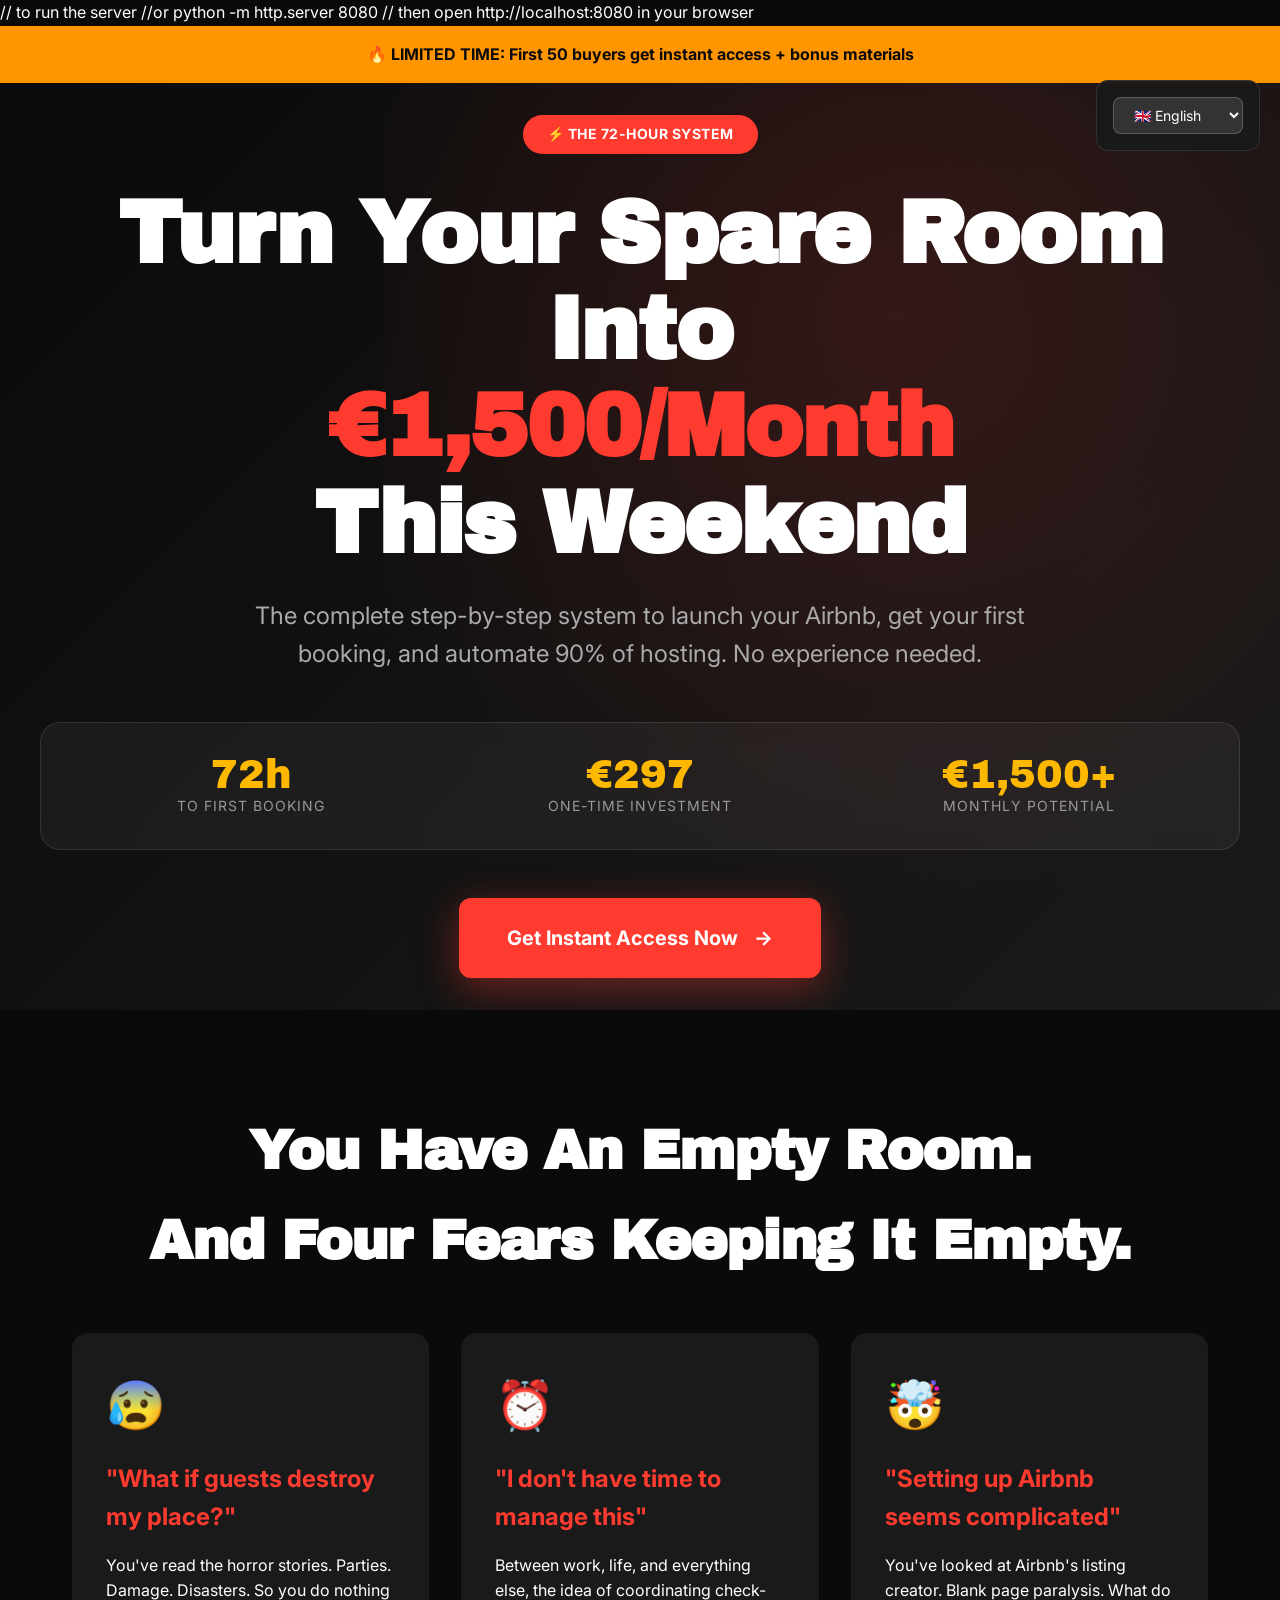
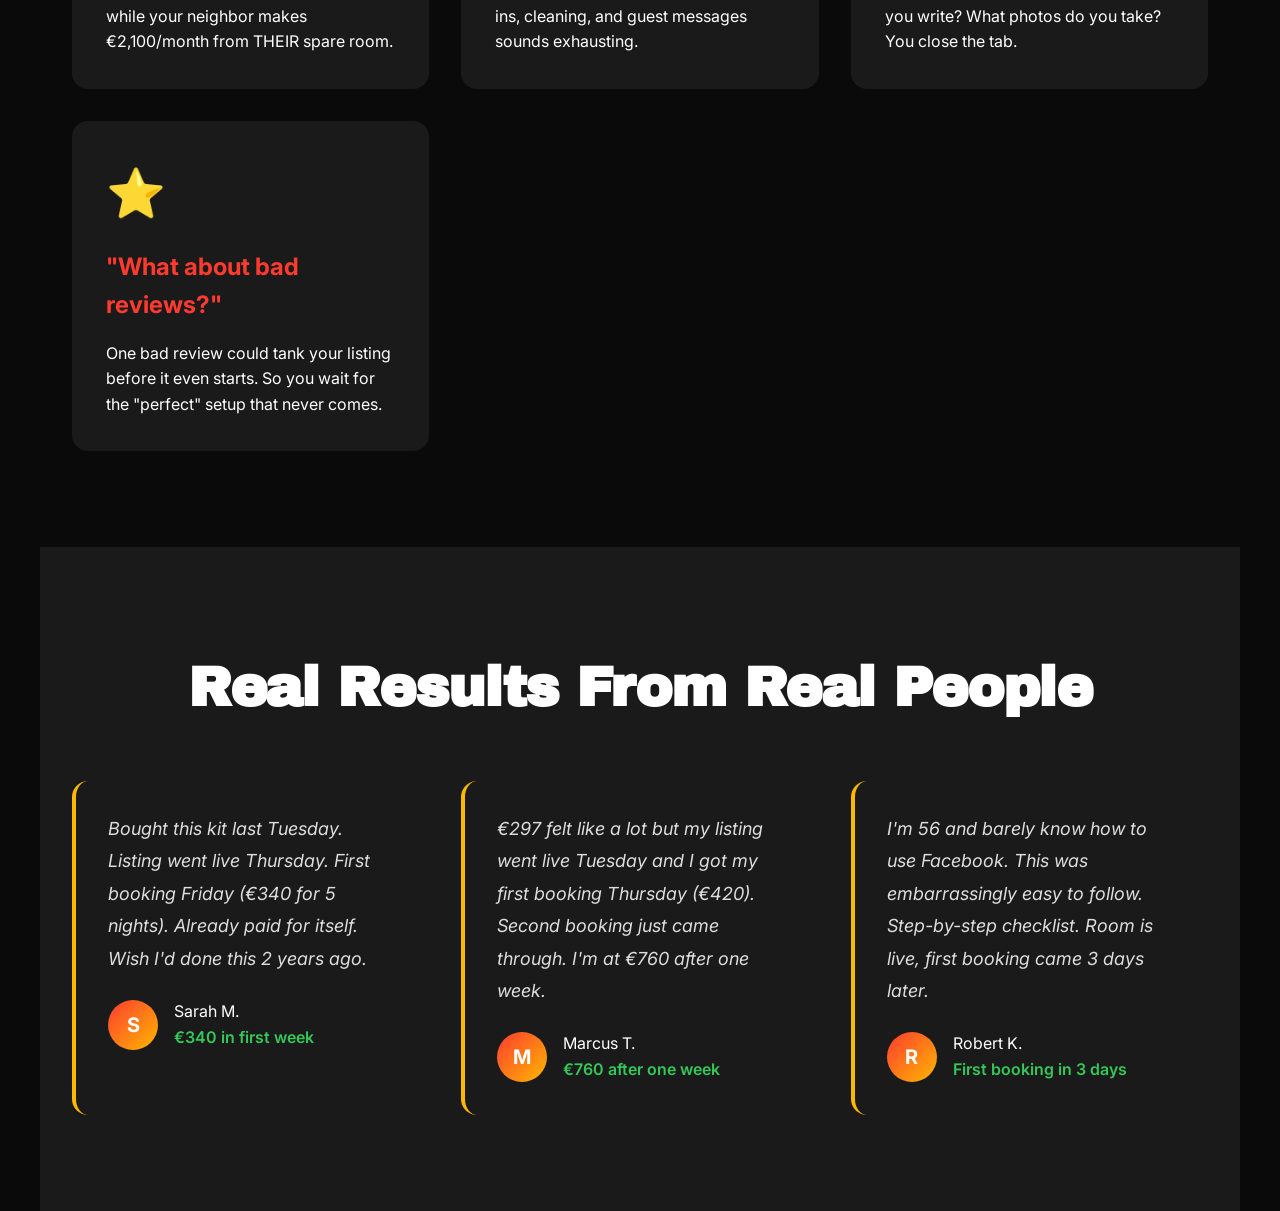
==== index.html @ d961570b "fresh start" ====
// to run the server 
//or python -m http.server 8080
// then open http://localhost:8080 in your browser

<!DOCTYPE html> 
<html lang="en">
<head>
    <meta charset="UTF-8">
    <meta name="viewport" content="width=device-width, initial-scale=1.0">
    
    <!-- Dynamic Title & Meta based on language -->
    <title id="page-title">Turn Your Spare Room Into €1,500/Month in 72 Hours | Airbnb Activation System</title>
    <meta name="description" id="page-description" content="Complete step-by-step Airbnb hosting system. From empty room to first booking in 72 hours. Templates, checklists, automation. No experience needed. 30-day guarantee.">
    <meta name="keywords" content="airbnb hosting, passive income, spare room income, airbnb guide, hosting automation, extra income, side hustle, airbnb templates, hosting system">
    
    <!-- Open Graph / Facebook -->
    <meta property="og:type" content="website">
    <meta property="og:url" content="https://airbnb-activation.com/">
    <meta property="og:title" id="og-title" content="Turn Your Spare Room Into €1,500/Month in 72 Hours">
    <meta property="og:description" id="og-description" content="Complete Airbnb hosting system. Get your first booking in 72 hours.">
    <meta property="og:image" content="https://airbnb-activation.com/og-image.jpg">
    
    <!-- Twitter -->
    <meta property="twitter:card" content="summary_large_image">
    <meta property="twitter:url" content="https://airbnb-activation.com/">
    <meta property="twitter:title" id="twitter-title" content="Turn Your Spare Room Into €1,500/Month in 72 Hours">
    <meta property="twitter:description" id="twitter-description" content="Complete Airbnb hosting system. Get your first booking in 72 hours.">
    <meta property="twitter:image" content="https://airbnb-activation.com/twitter-image.jpg">
    
    <!-- Canonical & Alternate Languages -->
    <link rel="canonical" href="https://airbnb-activation.com/" id="canonical-link">
    <link rel="alternate" hreflang="en" href="https://airbnb-activation.com/en">
    <link rel="alternate" hreflang="ar" href="https://airbnb-activation.com/ar">
    <link rel="alternate" hreflang="ar-MA" href="https://airbnb-activation.com/ma">
    <link rel="alternate" hreflang="fr" href="https://airbnb-activation.com/fr">
    <link rel="alternate" hreflang="de" href="https://airbnb-activation.com/de">
    <link rel="alternate" hreflang="es" href="https://airbnb-activation.com/es">
    <link rel="alternate" hreflang="x-default" href="https://airbnb-activation.com/">
    
    <!-- Schema.org Markup for Rich Snippets -->
    <script type="application/ld+json">
    {
      "@context": "https://schema.org",
      "@type": "Product",
      "name": "72-Hour Airbnb Activation System",
      "description": "Complete Airbnb hosting system with templates, checklists, and automation guides",
      "image": "https://airbnb-activation.com/product-image.jpg",
      "brand": {
        "@type": "Brand",
        "name": "Airbnb Activation System"
      },
      "offers": {
        "@type": "Offer",
        "url": "https://airbnb-activation.com",
        "priceCurrency": "EUR",
        "price": "297",
        "priceValidUntil": "2025-12-31",
        "availability": "https://schema.org/InStock",
        "itemCondition": "https://schema.org/NewCondition"
      },
      "aggregateRating": {
        "@type": "AggregateRating",
        "ratingValue": "4.9",
        "reviewCount": "247"
      },
      "review": [
        {
          "@type": "Review",
          "author": {"@type": "Person", "name": "Sarah M."},
          "reviewRating": {"@type": "Rating", "ratingValue": "5"},
          "reviewBody": "Got my first booking in 3 days. Made €340. The templates saved me so much time."
        },
        {
          "@type": "Review",
          "author": {"@type": "Person", "name": "Marcus T."},
          "reviewRating": {"@type": "Rating", "ratingValue": "5"},
          "reviewBody": "€1,847 in first month. Wish I'd done this 2 years ago."
        }
      ]
    }
    </script>
    
    <!-- FAQ Schema -->
    <script type="application/ld+json">
    {
      "@context": "https://schema.org",
      "@type": "FAQPage",
      "mainEntity": [
        {
          "@type": "Question",
          "name": "How fast will I get my first Airbnb booking?",
          "acceptedAnswer": {
            "@type": "Answer",
            "text": "Most new hosts get their first booking within 1-7 days of publishing their listing. The system shows you how to optimize for fast bookings with pricing strategy and Instant Book settings."
          }
        },
        {
          "@type": "Question",
          "name": "Can I really make €1,500-3,000 per month from Airbnb?",
          "acceptedAnswer": {
            "@type": "Answer",
            "text": "Yes, if you're in a decent location. A private room at €50/night × 20 nights = €1,000/month. An entire 1BR at €80/night × 20 nights = €1,600/month. Check your city's Airbnb listings to see real prices."
          }
        },
        {
          "@type": "Question",
          "name": "What if I rent my place - can I still do Airbnb?",
          "acceptedAnswer": {
            "@type": "Answer",
            "text": "Yes! The kit includes a script for asking your landlord for permission. Many landlords will say yes, especially if you offer to split revenue."
          }
        }
      ]
    }
    </script>
    
    <link rel="preconnect" href="https://fonts.googleapis.com">
    <link rel="preconnect" href="https://fonts.gstatic.com" crossorigin>
    <link href="https://fonts.googleapis.com/css2?family=Archivo+Black&family=Inter:wght@400;500;600;700&family=Tajawal:wght@400;700&display=swap" rel="stylesheet">
    
    <style>
        :root {
            --primary: #FF3B30;
            --primary-dark: #D32F2F;
            --secondary: #FFB800;
            --dark: #0A0A0A;
            --dark-gray: #1A1A1A;
            --medium-gray: #333333;
            --light-gray: #666666;
            --white: #FFFFFF;
            --success: #34C759;
            --urgent: #FF9500;
        }
        
        * {
            margin: 0;
            padding: 0;
            box-sizing: border-box;
        }
        
        body {
            font-family: 'Inter', -apple-system, BlinkMacSystemFont, sans-serif;
            background: var(--dark);
            color: var(--white);
            line-height: 1.6;
            overflow-x: hidden;
        }
        
        /* RTL Support for Arabic */
        body[dir="rtl"] {
            font-family: 'Tajawal', 'Inter', sans-serif;
        }
        
        /* Language Switcher */
        .lang-switcher {
            position: fixed;
            top: 80px;
            right: 20px;
            z-index: 200;
            background: rgba(26,26,26,0.95);
            backdrop-filter: blur(10px);
            border-radius: 12px;
            padding: 1rem;
            border: 1px solid rgba(255,255,255,0.1);
        }
        
        body[dir="rtl"] .lang-switcher {
            right: auto;
            left: 20px;
        }
        
        .lang-switcher select {
            background: var(--medium-gray);
            color: var(--white);
            border: 1px solid rgba(255,255,255,0.2);
            padding: 0.5rem 1rem;
            border-radius: 8px;
            font-size: 0.875rem;
            cursor: pointer;
            font-family: inherit;
        }
        
        .hero {
            position: relative;
            min-height: 100vh;
            display: flex;
            align-items: center;
            justify-content: center;
            background: linear-gradient(135deg, #0A0A0A 0%, #1A1A1A 100%);
            overflow: hidden;
            padding: 2rem;
        }
        
        .hero::before {
            content: '';
            position: absolute;
            top: -50%;
            right: -10%;
            width: 80%;
            height: 150%;
            background: radial-gradient(circle, rgba(255,59,48,0.15) 0%, transparent 70%);
            animation: pulse 8s ease-in-out infinite;
        }
        
        body[dir="rtl"] .hero::before {
            right: auto;
            left: -10%;
        }
        
        @keyframes pulse {
            0%, 100% { transform: scale(1); opacity: 0.3; }
            50% { transform: scale(1.1); opacity: 0.5; }
        }
        
        .hero-content {
            position: relative;
            z-index: 2;
            max-width: 1200px;
            text-align: center;
        }
        
        .kicker {
            display: inline-block;
            background: var(--primary);
            color: var(--white);
            padding: 0.5rem 1.5rem;
            border-radius: 50px;
            font-size: 0.875rem;
            font-weight: 700;
            letter-spacing: 0.5px;
            text-transform: uppercase;
            margin-bottom: 2rem;
            animation: slideDown 0.6s ease-out;
        }
        
        @keyframes slideDown {
            from { opacity: 0; transform: translateY(-20px); }
            to { opacity: 1; transform: translateY(0); }
        }
        
        h1 {
            font-family: 'Archivo Black', sans-serif;
            font-size: clamp(2.5rem, 8vw, 5.5rem);
            line-height: 1.1;
            margin-bottom: 1.5rem;
            animation: slideUp 0.8s ease-out 0.2s both;
            letter-spacing: -0.02em;
        }
        
        body[dir="rtl"] h1 {
            font-family: 'Tajawal', sans-serif;
            font-weight: 700;
        }
        
        @keyframes slideUp {
            from { opacity: 0; transform: translateY(30px); }
            to { opacity: 1; transform: translateY(0); }
        }
        
        .highlight {
            color: var(--primary);
            position: relative;
            white-space: nowrap;
        }
        
        .hero-subtitle {
            font-size: clamp(1.125rem, 3vw, 1.5rem);
            color: #AAAAAA;
            margin-bottom: 3rem;
            max-width: 800px;
            margin-left: auto;
            margin-right: auto;
            animation: slideUp 0.8s ease-out 0.4s both;
        }
        
        .stats-bar {
            display: grid;
            grid-template-columns: repeat(auto-fit, minmax(200px, 1fr));
            gap: 2rem;
            margin: 3rem 0;
            padding: 2rem;
            background: rgba(255,255,255,0.05);
            border-radius: 20px;
            backdrop-filter: blur(10px);
            border: 1px solid rgba(255,255,255,0.1);
            animation: slideUp 0.8s ease-out 0.6s both;
        }
        
        .stat {
            text-align: center;
        }
        
        .stat-number {
            font-family: 'Archivo Black', sans-serif;
            font-size: 2.5rem;
            color: var(--secondary);
            display: block;
            line-height: 1;
        }
        
        body[dir="rtl"] .stat-number {
            font-family: 'Tajawal', sans-serif;
            font-weight: 700;
        }
        
        .stat-label {
            font-size: 0.875rem;
            color: #999;
            margin-top: 0.5rem;
            text-transform: uppercase;
            letter-spacing: 1px;
        }
        
        .cta-primary {
            display: inline-flex;
            align-items: center;
            gap: 1rem;
            background: var(--primary);
            color: var(--white);
            padding: 1.5rem 3rem;
            font-size: 1.25rem;
            font-weight: 700;
            border: none;
            border-radius: 12px;
            cursor: pointer;
            transition: all 0.3s ease;
            text-decoration: none;
            position: relative;
            overflow: hidden;
            animation: slideUp 0.8s ease-out 0.8s both;
            box-shadow: 0 10px 40px rgba(255,59,48,0.4);
        }
        
        .cta-primary::before {
            content: '';
            position: absolute;
            top: 0;
            left: -100%;
            width: 100%;
            height: 100%;
            background: linear-gradient(90deg, transparent, rgba(255,255,255,0.2), transparent);
            transition: left 0.5s ease;
        }
        
        .cta-primary:hover::before {
            left: 100%;
        }
        
        .cta-primary:hover {
            transform: translateY(-2px);
            box-shadow: 0 15px 50px rgba(255,59,48,0.5);
        }
        
        .urgency-banner {
            background: var(--urgent);
            color: var(--dark);
            padding: 1rem 2rem;
            text-align: center;
            font-weight: 700;
            position: sticky;
            top: 0;
            z-index: 100;
            animation: slideDown 0.6s ease-out 1.2s both;
        }
        
        .section {
            padding: 6rem 2rem;
            max-width: 1200px;
            margin: 0 auto;
        }
        
        .section-title {
            font-family: 'Archivo Black', sans-serif;
            font-size: clamp(2rem, 5vw, 3.5rem);
            margin-bottom: 3rem;
            text-align: center;
            letter-spacing: -0.02em;
        }
        
        body[dir="rtl"] .section-title {
            font-family: 'Tajawal', sans-serif;
            font-weight: 700;
        }
        
        .problem-grid {
            display: grid;
            grid-template-columns: repeat(auto-fit, minmax(300px, 1fr));
            gap: 2rem;
            margin-top: 3rem;
        }
        
        .problem-card {
            background: var(--dark-gray);
            padding: 2rem;
            border-radius: 16px;
            border: 2px solid transparent;
            transition: all 0.3s ease;
        }
        
        .problem-card:hover {
            border-color: var(--primary);
            transform: translateY(-5px);
        }
        
        .problem-card .icon {
            font-size: 3rem;
            margin-bottom: 1rem;
        }
        
        .problem-card h3 {
            font-size: 1.5rem;
            margin-bottom: 1rem;
            color: var(--primary);
        }
        
        /* Testimonials */
        .testimonial-grid {
            display: grid;
            grid-template-columns: repeat(auto-fit, minmax(350px, 1fr));
            gap: 2rem;
            margin-top: 3rem;
        }
        
        .testimonial {
            background: var(--dark-gray);
            padding: 2rem;
            border-radius: 16px;
            border-left: 4px solid var(--secondary);
        }
        
        body[dir="rtl"] .testimonial {
            border-left: none;
            border-right: 4px solid var(--secondary);
        }
        
        .testimonial-text {
            font-size: 1.125rem;
            line-height: 1.8;
            margin-bottom: 1.5rem;
            font-style: italic;
            color: #DDD;
        }
        
        .testimonial-author {
            display: flex;
            align-items: center;
            gap: 1rem;
        }
        
        .author-avatar {
            width: 50px;
            height: 50px;
            border-radius: 50%;
            background: linear-gradient(135deg, var(--primary), var(--secondary));
            display: flex;
            align-items: center;
            justify-content: center;
            font-weight: 700;
            font-size: 1.25rem;
        }
        
        .hidden {
            display: none;
        }
        
        @media (max-width: 768px) {
            .stats-bar {
                grid-template-columns: 1fr;
                gap: 1rem;
            }
            
            .problem-grid,
            .testimonial-grid {
                grid-template-columns: 1fr;
            }
            
            .lang-switcher {
                top: 60px;
                right: 10px;
                padding: 0.5rem;
            }
        }
    </style>
</head>
<body>
    <!-- Language Switcher -->
    <div class="lang-switcher">
        <select id="language-selector" onchange="switchLanguage(this.value)">
            <option value="en">🇬🇧 English</option>
            <option value="ar">🇸🇦 العربية</option>
            <option value="ma">🇲🇦 الدارجة</option>
            <option value="fr">🇫🇷 Français</option>
            <option value="de">🇩🇪 Deutsch</option>
            <option value="es">🇪🇸 Español</option>
        </select>
    </div>

    <!-- Urgency Banner -->
    <div class="urgency-banner" id="urgency-banner">
        <span class="banner-text"></span>
    </div>

    <!-- Hero Section -->
    <section class="hero">
        <div class="hero-content">
            <div class="kicker kicker-text"></div>
            <h1 class="hero-headline"></h1>
            <p class="hero-subtitle subtitle-text"></p>
            
            <div class="stats-bar">
                <div class="stat">
                    <span class="stat-number">72h</span>
                    <span class="stat-label stat-label-1"></span>
                </div>
                <div class="stat">
                    <span class="stat-number">€297</span>
                    <span class="stat-label stat-label-2"></span>
                </div>
                <div class="stat">
                    <span class="stat-number">€1,500+</span>
                    <span class="stat-label stat-label-3"></span>
                </div>
            </div>
            
            <a href="#pricing" class="cta-primary">
                <span class="cta-text"></span> →
            </a>
        </div>
    </section>

    <!-- Problem Section -->
    <section class="section">
        <h2 class="section-title section-title-1"></h2>
        
        <div class="problem-grid">
            <div class="problem-card">
                <div class="icon">😰</div>
                <h3 class="problem-title-1"></h3>
                <p class="problem-desc-1"></p>
            </div>
            
            <div class="problem-card">
                <div class="icon">⏰</div>
                <h3 class="problem-title-2"></h3>
                <p class="problem-desc-2"></p>
            </div>
            
            <div class="problem-card">
                <div class="icon">🤯</div>
                <h3 class="problem-title-3"></h3>
                <p class="problem-desc-3"></p>
            </div>
            
            <div class="problem-card">
                <div class="icon">⭐</div>
                <h3 class="problem-title-4"></h3>
                <p class="problem-desc-4"></p>
            </div>
        </div>
    </section>

    <!-- Testimonials -->
    <section class="section" style="background: var(--dark-gray);">
        <h2 class="section-title testimonials-title"></h2>
        
        <div class="testimonial-grid">
            <div class="testimonial">
                <div class="testimonial-text testimonial-1"></div>
                <div class="testimonial-author">
                    <div class="author-avatar">S</div>
                    <div>
                        <div class="author-name">Sarah M.</div>
                        <div style="color: var(--success); font-weight: 600;" class="testimonial-result-1"></div>
                    </div>
                </div>
            </div>
            
            <div class="testimonial">
                <div class="testimonial-text testimonial-2"></div>
                <div class="testimonial-author">
                    <div class="author-avatar">M</div>
                    <div>
                        <div class="author-name">Marcus T.</div>
                        <div style="color: var(--success); font-weight: 600;" class="testimonial-result-2"></div>
                    </div>
                </div>
            </div>
            
            <div class="testimonial">
                <div class="testimonial-text testimonial-3"></div>
                <div class="testimonial-author">
                    <div class="author-avatar">R</div>
                    <div>
                        <div class="author-name">Robert K.</div>
                        <div style="color: var(--success); font-weight: 600;" class="testimonial-result-3"></div>
                    </div>
                </div>
            </div>
        </div>
    </section>

    <script>
        // Multilingual Content Database
        const translations = {
            en: {
                dir: 'ltr',
                pageTitle: 'Turn Your Spare Room Into €1,500/Month in 72 Hours | Airbnb System',
                metaDescription: 'Complete Airbnb hosting system. From empty room to first booking in 72 hours. Templates, checklists, automation. 30-day guarantee.',
                bannerText: '🔥 LIMITED TIME: First 50 buyers get instant access + bonus materials',
                kicker: '⚡ The 72-Hour System',
                headline: 'Turn Your Spare Room Into<br><span class="highlight">€1,500/Month</span><br>This Weekend',
                subtitle: 'The complete step-by-step system to launch your Airbnb, get your first booking, and automate 90% of hosting. No experience needed.',
                statLabel1: 'To First Booking',
                statLabel2: 'One-Time Investment',
                statLabel3: 'Monthly Potential',
                ctaText: 'Get Instant Access Now',
                sectionTitle1: 'You Have An Empty Room.<br>And Four Fears Keeping It Empty.',
                problemTitle1: '"What if guests destroy my place?"',
                problemDesc1: 'You\'ve read the horror stories. Parties. Damage. Disasters. So you do nothing while your neighbor makes €2,100/month from THEIR spare room.',
                problemTitle2: '"I don\'t have time to manage this"',
                problemDesc2: 'Between work, life, and everything else, the idea of coordinating check-ins, cleaning, and guest messages sounds exhausting.',
                problemTitle3: '"Setting up Airbnb seems complicated"',
                problemDesc3: 'You\'ve looked at Airbnb\'s listing creator. Blank page paralysis. What do you write? What photos do you take? You close the tab.',
                problemTitle4: '"What about bad reviews?"',
                problemDesc4: 'One bad review could tank your listing before it even starts. So you wait for the "perfect" setup that never comes.',
                testimonialsTitle: 'Real Results From Real People',
                testimonial1: 'Bought this kit last Tuesday. Listing went live Thursday. First booking Friday (€340 for 5 nights). Already paid for itself. Wish I\'d done this 2 years ago.',
                testimonialResult1: '€340 in first week',
                testimonial2: '€297 felt like a lot but my listing went live Tuesday and I got my first booking Thursday (€420). Second booking just came through. I\'m at €760 after one week.',
                testimonialResult2: '€760 after one week',
                testimonial3: 'I\'m 56 and barely know how to use Facebook. This was embarrassingly easy to follow. Step-by-step checklist. Room is live, first booking came 3 days later.',
                testimonialResult3: 'First booking in 3 days'
            },
            ar: {
                dir: 'rtl',
                pageTitle: 'حوّل غرفتك الفارغة إلى €1,500 شهرياً في 72 ساعة | نظام Airbnb',
                metaDescription: 'نظام استضافة Airbnb الكامل. من غرفة فارغة إلى أول حجز في 72 ساعة. قوالب، قوائم مرجعية، أتمتة. ضمان 30 يوماً.',
                bannerText: '🔥 عرض محدود: أول 50 مشتري يحصلون على وصول فوري + مواد إضافية',
                kicker: '⚡ نظام الـ 72 ساعة',
                headline: 'حوّل غرفتك الفارغة إلى<br><span class="highlight">€1,500 شهرياً</span><br>هذا الأسبوع',
                subtitle: 'النظام الكامل خطوة بخطوة لإطلاق Airbnb الخاص بك، والحصول على أول حجز، وأتمتة 90٪ من الاستضافة. لا حاجة لخبرة سابقة.',
                statLabel1: 'حتى أول حجز',
                statLabel2: 'استثمار لمرة واحدة',
                statLabel3: 'إمكانية شهرية',
                ctaText: 'احصل على وصول فوري الآن',
                sectionTitle1: 'لديك غرفة فارغة.<br>وأربعة مخاوف تبقيها فارغة.',
                problemTitle1: '"ماذا لو دمر الضيوف منزلي؟"',
                problemDesc1: 'قرأت قصص الرعب. الحفلات. الأضرار. الكوارث. لذلك لا تفعل شيئاً بينما جارك يكسب €2,100 شهرياً من غرفته الاحتياطية.',
                problemTitle2: '"ليس لدي وقت لإدارة هذا"',
                problemDesc2: 'بين العمل والحياة وكل شيء آخر، فكرة تنسيق تسجيلات الوصول والتنظيف ورسائل الضيوف تبدو مرهقة.',
                problemTitle3: '"إعداد Airbnb يبدو معقداً"',
                problemDesc3: 'نظرت إلى منشئ القوائم في Airbnb. شلل الصفحة الفارغة. ماذا تكتب؟ ما الصور التي تلتقطها؟ تغلق التبويب.',
                problemTitle4: '"ماذا عن المراجعات السيئة؟"',
                problemDesc4: 'مراجعة سيئة واحدة يمكن أن تدمر قائمتك قبل أن تبدأ. لذا تنتظر الإعداد "المثالي" الذي لن يأتي أبداً.',
                testimonialsTitle: 'نتائج حقيقية من أشخاص حقيقيين',
                testimonial1: 'اشتريت هذا النظام يوم الثلاثاء الماضي. أصبح الإعلان مباشراً يوم الخميس. أول حجز يوم الجمعة (€340 لمدة 5 ليالٍ). استرد ثمنه بالفعل. أتمنى لو فعلت هذا قبل عامين.',
                testimonialResult1: '€340 في الأسبوع الأول',
                testimonial2: '€297 بدت كثيرة ولكن قائمتي أصبحت مباشرة يوم الثلاثاء وحصلت على أول حجز يوم الخميس (€420). الحجز الثاني وصل للتو. أنا عند €760 بعد أسبوع واحد.',
                testimonialResult2: '€760 بعد أسبوع واحد',
                testimonial3: 'عمري 56 وبالكاد أعرف كيفية استخدام فيسبوك. كان هذا سهلاً بشكل محرج. قائمة مرجعية خطوة بخطوة. الغرفة مباشرة، أول حجز جاء بعد 3 أيام.',
                testimonialResult3: 'أول حجز في 3 أيام'
            },
            ma: {
                dir: 'rtl',
                pageTitle: 'حول بيتك لفلوس: €1,500 كل شهر في 72 ساعة | نظام Airbnb',
                metaDescription: 'النظام الكامل ديال Airbnb. من بيت خاوي لأول حجز في 72 ساعة. قوالب، قوائم، أتمتة. ضمان 30 يوم.',
                bannerText: '🔥 عرض محدود: أول 50 واحد كيشري كيحصلو على الوصول الفوري + مواد زيادة',
                kicker: '⚡ نظام 72 ساعة',
                headline: 'حول بيتك الخاوي ل<br><span class="highlight">€1,500 كل شهر</span><br>هاد الأسبوع',
                subtitle: 'النظام الكامل خطوة بخطوة باش تلانسي Airbnb ديالك، تجيب أول حجز، و تأتمت 90٪ من الاستضافة. ماكاينش حاجة للخبرة.',
                statLabel1: 'حتى أول حجز',
                statLabel2: 'استثمار واحد',
                statLabel3: 'إمكانية شهرية',
                ctaText: 'جيب الوصول الفوري دابا',
                sectionTitle1: 'عندك بيت خاوي.<br>و أربع أشياء كيخليوه خاوي.',
                problemTitle1: '"واش الضيوف غادي يخربو ليا الدار؟"',
                problemDesc1: 'قريتي القصص المخيفة. الحفلات. الخسارة. الكوارث. فماكتدير والو وجارك كيجيب €2,100 كل شهر من بيتو الزايد.',
                problemTitle2: '"ماعنديش الوقت باش ندير هادشي"',
                problemDesc2: 'بين الخدمة والحياة وكلشي، فكرة التنسيق ديال الوصول والتنضيف والرسايل كتبان متعبة.',
                problemTitle3: '"Airbnb كيبان معقد"',
                problemDesc3: 'شفتي منشئ القوائم ديال Airbnb. شلل الصفحة الخاوية. شنو تكتب؟ شنو الصور اللي تصور؟ كتسد التبويب.',
                problemTitle4: '"واش المراجعات السيئة؟"',
                problemDesc4: 'مراجعة سيئة واحدة تقدر تخرب القائمة ديالك قبل ما تبدا. فكتبقى كتسنى الإعداد "المثالي" اللي ماغاديش يجي.',
                testimonialsTitle: 'نتائج حقيقية من ناس حقيقيين',
                testimonial1: 'شريت هاد النظام نهار الثلاثاء. الإعلان ولى مباشر نهار الخميس. أول حجز نهار الجمعة (€340 لمدة 5 ليالي). رد الثمن ديالو. كنتمنى درت هادشي قبل عامين.',
                testimonialResult1: '€340 في الأسبوع الأول',
                testimonial2: '€297 كانت كتبان بزاف ولكن القائمة ديالي ولات مباشرة نهار الثلاثاء وجبت أول حجز نهار الخميس (€420). الحجز الثاني جا دابا. أنا عند €760 بعد أسبوع واحد.',
                testimonialResult2: '€760 بعد أسبوع',
                testimonial3: 'عندي 56 عام وبالكاد كنعرف كيفاش نستعمل فيسبوك. كان هادشي سهل بزاف. قائمة خطوة بخطوة. البيت مباشر، أول حجز جا بعد 3 أيام.',
                testimonialResult3: 'أول حجز في 3 أيام'
            },
            fr: {
                dir: 'ltr',
                pageTitle: 'Transformez Votre Chambre en €1,500/Mois en 72 Heures | Système Airbnb',
                metaDescription: 'Système complet d\'hébergement Airbnb. De chambre vide à première réservation en 72 heures. Modèles, listes, automation. Garantie 30 jours.',
                bannerText: '🔥 OFFRE LIMITÉE: Les 50 premiers acheteurs obtiennent un accès instantané + matériaux bonus',
                kicker: '⚡ Le Système de 72 Heures',
                headline: 'Transformez Votre Chambre Libre en<br><span class="highlight">€1,500/Mois</span><br>Ce Weekend',
                subtitle: 'Le système complet étape par étape pour lancer votre Airbnb, obtenir votre première réservation et automatiser 90% de l\'hébergement. Aucune expérience requise.',
                statLabel1: 'Jusqu\'à Première Réservation',
                statLabel2: 'Investissement Unique',
                statLabel3: 'Potentiel Mensuel',
                ctaText: 'Obtenir L\'Accès Instantané',
                sectionTitle1: 'Vous Avez Une Chambre Vide.<br>Et Quatre Peurs Qui La Gardent Vide.',
                problemTitle1: '"Et si les invités détruisent ma maison?"',
                problemDesc1: 'Vous avez lu les histoires d\'horreur. Fêtes. Dégâts. Désastres. Alors vous ne faites rien pendant que votre voisin gagne €2,100/mois avec SA chambre libre.',
                problemTitle2: '"Je n\'ai pas le temps de gérer ça"',
                problemDesc2: 'Entre le travail, la vie et tout le reste, l\'idée de coordonner les arrivées, le ménage et les messages des invités semble épuisante.',
                problemTitle3: '"Configurer Airbnb semble compliqué"',
                problemDesc3: 'Vous avez regardé le créateur d\'annonces d\'Airbnb. Paralysie de la page blanche. Que écrire? Quelles photos prendre? Vous fermez l\'onglet.',
                problemTitle4: '"Et les mauvais avis?"',
                problemDesc4: 'Un mauvais avis pourrait couler votre annonce avant même qu\'elle ne commence. Alors vous attendez la configuration "parfaite" qui ne vient jamais.',
                testimonialsTitle: 'Résultats Réels de Vraies Personnes',
                testimonial1: 'J\'ai acheté ce kit mardi dernier. L\'annonce est passée en direct jeudi. Première réservation vendredi (€340 pour 5 nuits). Déjà rentabilisé. J\'aurais aimé faire ça il y a 2 ans.',
                testimonialResult1: '€340 la première semaine',
                testimonial2: '€297 semblait beaucoup mais mon annonce est passée en direct mardi et j\'ai eu ma première réservation jeudi (€420). Deuxième réservation vient d\'arriver. Je suis à €760 après une semaine.',
                testimonialResult2: '€760 après une semaine',
                testimonial3: 'J\'ai 56 ans et je sais à peine utiliser Facebook. C\'était embarrassant de facilité. Liste étape par étape. Chambre en ligne, première réservation 3 jours plus tard.',
                testimonialResult3: 'Première réservation en 3 jours'
            },
            de: {
                dir: 'ltr',
                pageTitle: 'Verwandeln Sie Ihr Gästezimmer in €1.500/Monat in 72 Stunden | Airbnb System',
                metaDescription: 'Komplettes Airbnb-Hosting-System. Vom leeren Zimmer zur ersten Buchung in 72 Stunden. Vorlagen, Checklisten, Automatisierung. 30 Tage Garantie.',
                bannerText: '🔥 ZEITLICH BEGRENZT: Die ersten 50 Käufer erhalten sofortigen Zugang + Bonusmaterialien',
                kicker: '⚡ Das 72-Stunden-System',
                headline: 'Verwandeln Sie Ihr Gästezimmer in<br><span class="highlight">€1.500/Monat</span><br>Dieses Wochenende',
                subtitle: 'Das komplette Schritt-für-Schritt-System, um Ihr Airbnb zu starten, Ihre erste Buchung zu erhalten und 90% des Hostings zu automatisieren. Keine Erfahrung erforderlich.',
                statLabel1: 'Bis Zur Ersten Buchung',
                statLabel2: 'Einmalige Investition',
                statLabel3: 'Monatliches Potenzial',
                ctaText: 'Sofortigen Zugang Erhalten',
                sectionTitle1: 'Sie Haben Ein Leeres Zimmer.<br>Und Vier Ängste, Die Es Leer Halten.',
                problemTitle1: '"Was ist, wenn Gäste mein Haus zerstören?"',
                problemDesc1: 'Sie haben die Horrorgeschichten gelesen. Partys. Schäden. Katastrophen. Also tun Sie nichts, während Ihr Nachbar €2.100/Monat mit SEINEM Gästezimmer verdient.',
                problemTitle2: '"Ich habe keine Zeit, das zu verwalten"',
                problemDesc2: 'Zwischen Arbeit, Leben und allem anderen klingt die Idee, Check-ins, Reinigung und Gästenachrichten zu koordinieren, erschöpfend.',
                problemTitle3: '"Airbnb einrichten scheint kompliziert"',
                problemDesc3: 'Sie haben sich den Airbnb-Inseratersteller angesehen. Lähmung der leeren Seite. Was schreiben? Welche Fotos machen? Sie schließen den Tab.',
                problemTitle4: '"Was ist mit schlechten Bewertungen?"',
                problemDesc4: 'Eine schlechte Bewertung könnte Ihr Inserat versenken, bevor es überhaupt beginnt. Also warten Sie auf das "perfekte" Setup, das nie kommt.',
                testimonialsTitle: 'Echte Ergebnisse Von Echten Menschen',
                testimonial1: 'Habe dieses Kit letzten Dienstag gekauft. Inserat ging Donnerstag live. Erste Buchung Freitag (€340 für 5 Nächte). Hat sich bereits amortisiert. Wünschte, ich hätte das vor 2 Jahren gemacht.',
                testimonialResult1: '€340 in erster Woche',
                testimonial2: '€297 fühlten sich viel an, aber mein Inserat ging Dienstag live und ich bekam meine erste Buchung Donnerstag (€420). Zweite Buchung kam gerade rein. Ich bin bei €760 nach einer Woche.',
                testimonialResult2: '€760 nach einer Woche',
                testimonial3: 'Ich bin 56 und weiß kaum, wie man Facebook benutzt. Das war peinlich einfach. Schritt-für-Schritt-Checkliste. Zimmer ist live, erste Buchung kam 3 Tage später.',
                testimonialResult3: 'Erste Buchung in 3 Tagen'
            },
            es: {
                dir: 'ltr',
                pageTitle: 'Convierte Tu Habitación Libre en €1.500/Mes en 72 Horas | Sistema Airbnb',
                metaDescription: 'Sistema completo de alojamiento Airbnb. De habitación vacía a primera reserva en 72 horas. Plantillas, listas, automatización. Garantía de 30 días.',
                bannerText: '🔥 OFERTA LIMITADA: Los primeros 50 compradores obtienen acceso instantáneo + materiales extra',
                kicker: '⚡ El Sistema de 72 Horas',
                headline: 'Convierte Tu Habitación Libre en<br><span class="highlight">€1.500/Mes</span><br>Este Fin de Semana',
                subtitle: 'El sistema completo paso a paso para lanzar tu Airbnb, obtener tu primera reserva y automatizar el 90% del alojamiento. No se requiere experiencia.',
                statLabel1: 'Hasta Primera Reserva',
                statLabel2: 'Inversión Única',
                statLabel3: 'Potencial Mensual',
                ctaText: 'Obtener Acceso Instantáneo',
                sectionTitle1: 'Tienes Una Habitación Vacía.<br>Y Cuatro Miedos Que La Mantienen Vacía.',
                problemTitle1: '"¿Y si los huéspedes destruyen mi casa?"',
                problemDesc1: 'Has leído las historias de terror. Fiestas. Daños. Desastres. Así que no haces nada mientras tu vecino gana €2.100/mes con SU habitación libre.',
                problemTitle2: '"No tengo tiempo para gestionar esto"',
                problemDesc2: 'Entre el trabajo, la vida y todo lo demás, la idea de coordinar registros, limpieza y mensajes de huéspedes suena agotadora.',
                problemTitle3: '"Configurar Airbnb parece complicado"',
                problemDesc3: 'Has mirado el creador de anuncios de Airbnb. Parálisis de página en blanco. ¿Qué escribir? ¿Qué fotos tomar? Cierras la pestaña.',
                problemTitle4: '"¿Qué pasa con las malas reseñas?"',
                problemDesc4: 'Una mala reseña podría hundir tu anuncio antes de que comience. Así que esperas la configuración "perfecta" que nunca llega.',
                testimonialsTitle: 'Resultados Reales de Personas Reales',
                testimonial1: 'Compré este kit el martes pasado. El anuncio se publicó el jueves. Primera reserva el viernes (€340 por 5 noches). Ya se pagó solo. Ojalá hubiera hecho esto hace 2 años.',
                testimonialResult1: '€340 en primera semana',
                testimonial2: '€297 parecía mucho pero mi anuncio se publicó el martes y obtuve mi primera reserva el jueves (€420). La segunda reserva acaba de llegar. Estoy en €760 después de una semana.',
                testimonialResult2: '€760 después de una semana',
                testimonial3: 'Tengo 56 años y apenas sé usar Facebook. Esto fue vergonzosamente fácil. Lista paso a paso. Habitación publicada, primera reserva 3 días después.',
                testimonialResult3: 'Primera reserva en 3 días'
            }
        };

        // Detect user language from browser
        function detectLanguage() {
            const browserLang = navigator.language || navigator.userLanguage;
            const langCode = browserLang.split('-')[0];
            
            // Special handling for Moroccan Arabic
            if (browserLang === 'ar-MA') return 'ma';
            
            // Return detected language if available, otherwise default to English
            return translations[langCode] ? langCode : 'en';
        }

        // Switch language function
        function switchLanguage(lang) {
            const content = translations[lang];
            if (!content) return;
            
            // Update HTML dir attribute
            document.body.setAttribute('dir', content.dir);
            document.documentElement.setAttribute('lang', lang);
            
            // Update meta tags
            document.getElementById('page-title').textContent = content.pageTitle;
            document.getElementById('page-description').setAttribute('content', content.metaDescription);
            document.getElementById('og-title').setAttribute('content', content.pageTitle);
            document.getElementById('og-description').setAttribute('content', content.metaDescription);
            document.getElementById('twitter-title').setAttribute('content', content.pageTitle);
            document.getElementById('twitter-description').setAttribute('content', content.metaDescription);
            
            // Update banner
            document.querySelector('.banner-text').textContent = content.bannerText;
            
            // Update hero
            document.querySelector('.kicker-text').textContent = content.kicker;
            document.querySelector('.hero-headline').innerHTML = content.headline;
            document.querySelector('.subtitle-text').textContent = content.subtitle;
            
            // Update stats
            document.querySelector('.stat-label-1').textContent = content.statLabel1;
            document.querySelector('.stat-label-2').textContent = content.statLabel2;
            document.querySelector('.stat-label-3').textContent = content.statLabel3;
            
            // Update CTA
            document.querySelector('.cta-text').textContent = content.ctaText;
            
            // Update problem section
            document.querySelector('.section-title-1').innerHTML = content.sectionTitle1;
            document.querySelector('.problem-title-1').textContent = content.problemTitle1;
            document.querySelector('.problem-desc-1').textContent = content.problemDesc1;
            document.querySelector('.problem-title-2').textContent = content.problemTitle2;
            document.querySelector('.problem-desc-2').textContent = content.problemDesc2;
            document.querySelector('.problem-title-3').textContent = content.problemTitle3;
            document.querySelector('.problem-desc-3').textContent = content.problemDesc3;
            document.querySelector('.problem-title-4').textContent = content.problemTitle4;
            document.querySelector('.problem-desc-4').textContent = content.problemDesc4;
            
            // Update testimonials
            document.querySelector('.testimonials-title').textContent = content.testimonialsTitle;
            document.querySelector('.testimonial-1').textContent = content.testimonial1;
            document.querySelector('.testimonial-result-1').textContent = content.testimonialResult1;
            document.querySelector('.testimonial-2').textContent = content.testimonial2;
            document.querySelector('.testimonial-result-2').textContent = content.testimonialResult2;
            document.querySelector('.testimonial-3').textContent = content.testimonial3;
            document.querySelector('.testimonial-result-3').textContent = content.testimonialResult3;
            
            // Update language selector
            document.getElementById('language-selector').value = lang;
            
            // Store preference
            localStorage.setItem('preferredLanguage', lang);
        }

        // Initialize on page load
        window.addEventListener('DOMContentLoaded', function() {
            const savedLang = localStorage.getItem('preferredLanguage');
            const lang = savedLang || detectLanguage();
            switchLanguage(lang);
        });
    </script>
</body>
</html>
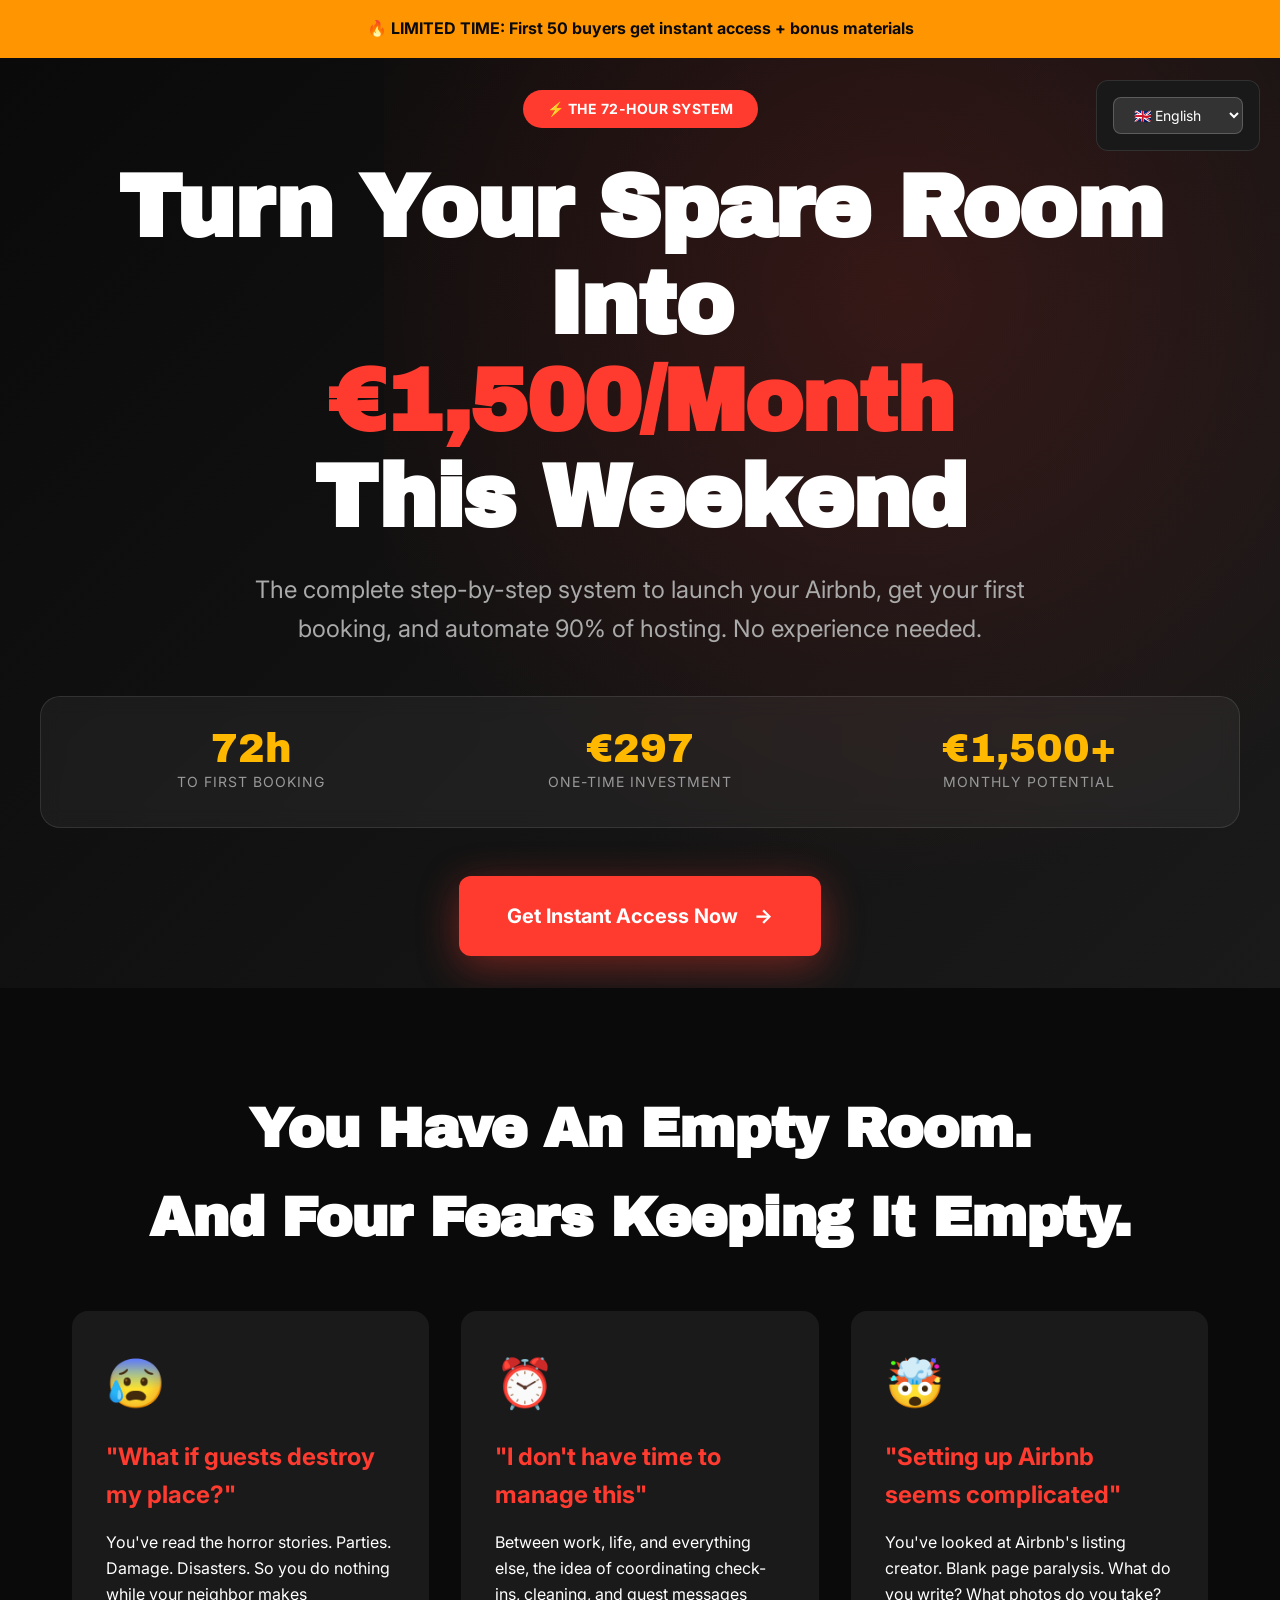
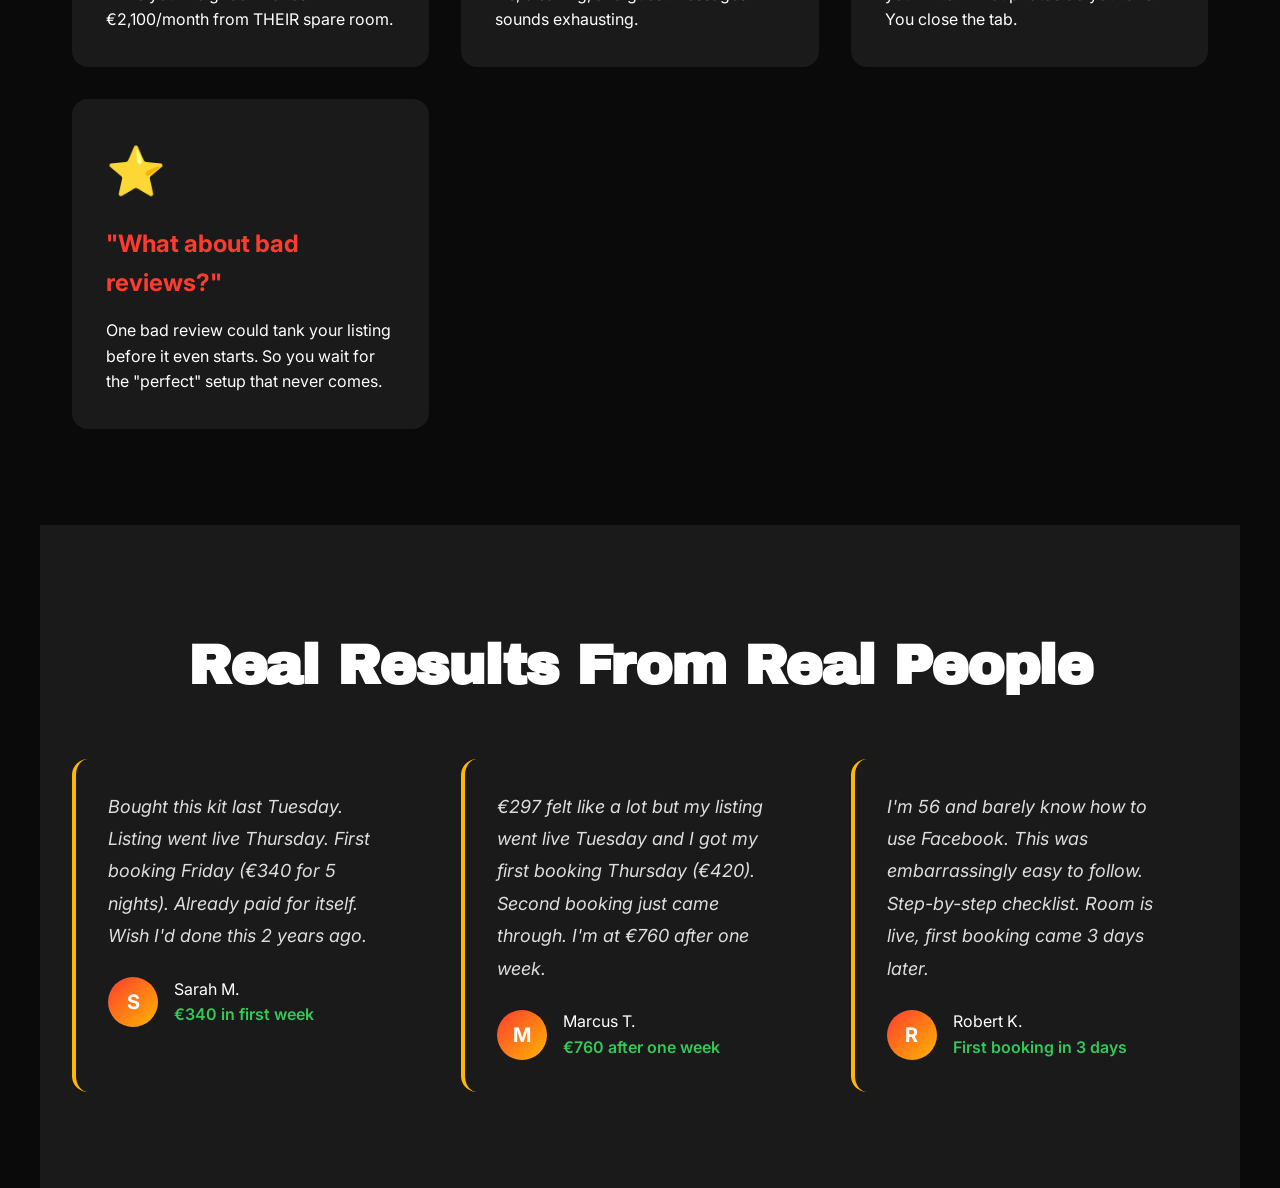
==== commit 8e7f2523: "AutoGitPullOriginMain" ====
--- a/index.html
+++ b/index.html
@@ -1,6 +1,8 @@
-// to run the server 
+<!-- 
+To run the server 
 //or python -m http.server 8080
-// then open http://localhost:8080 in your browser
+// then open http://localhost:8080 in your browser 
+ -->
 
 <!DOCTYPE html> 
 <html lang="en">
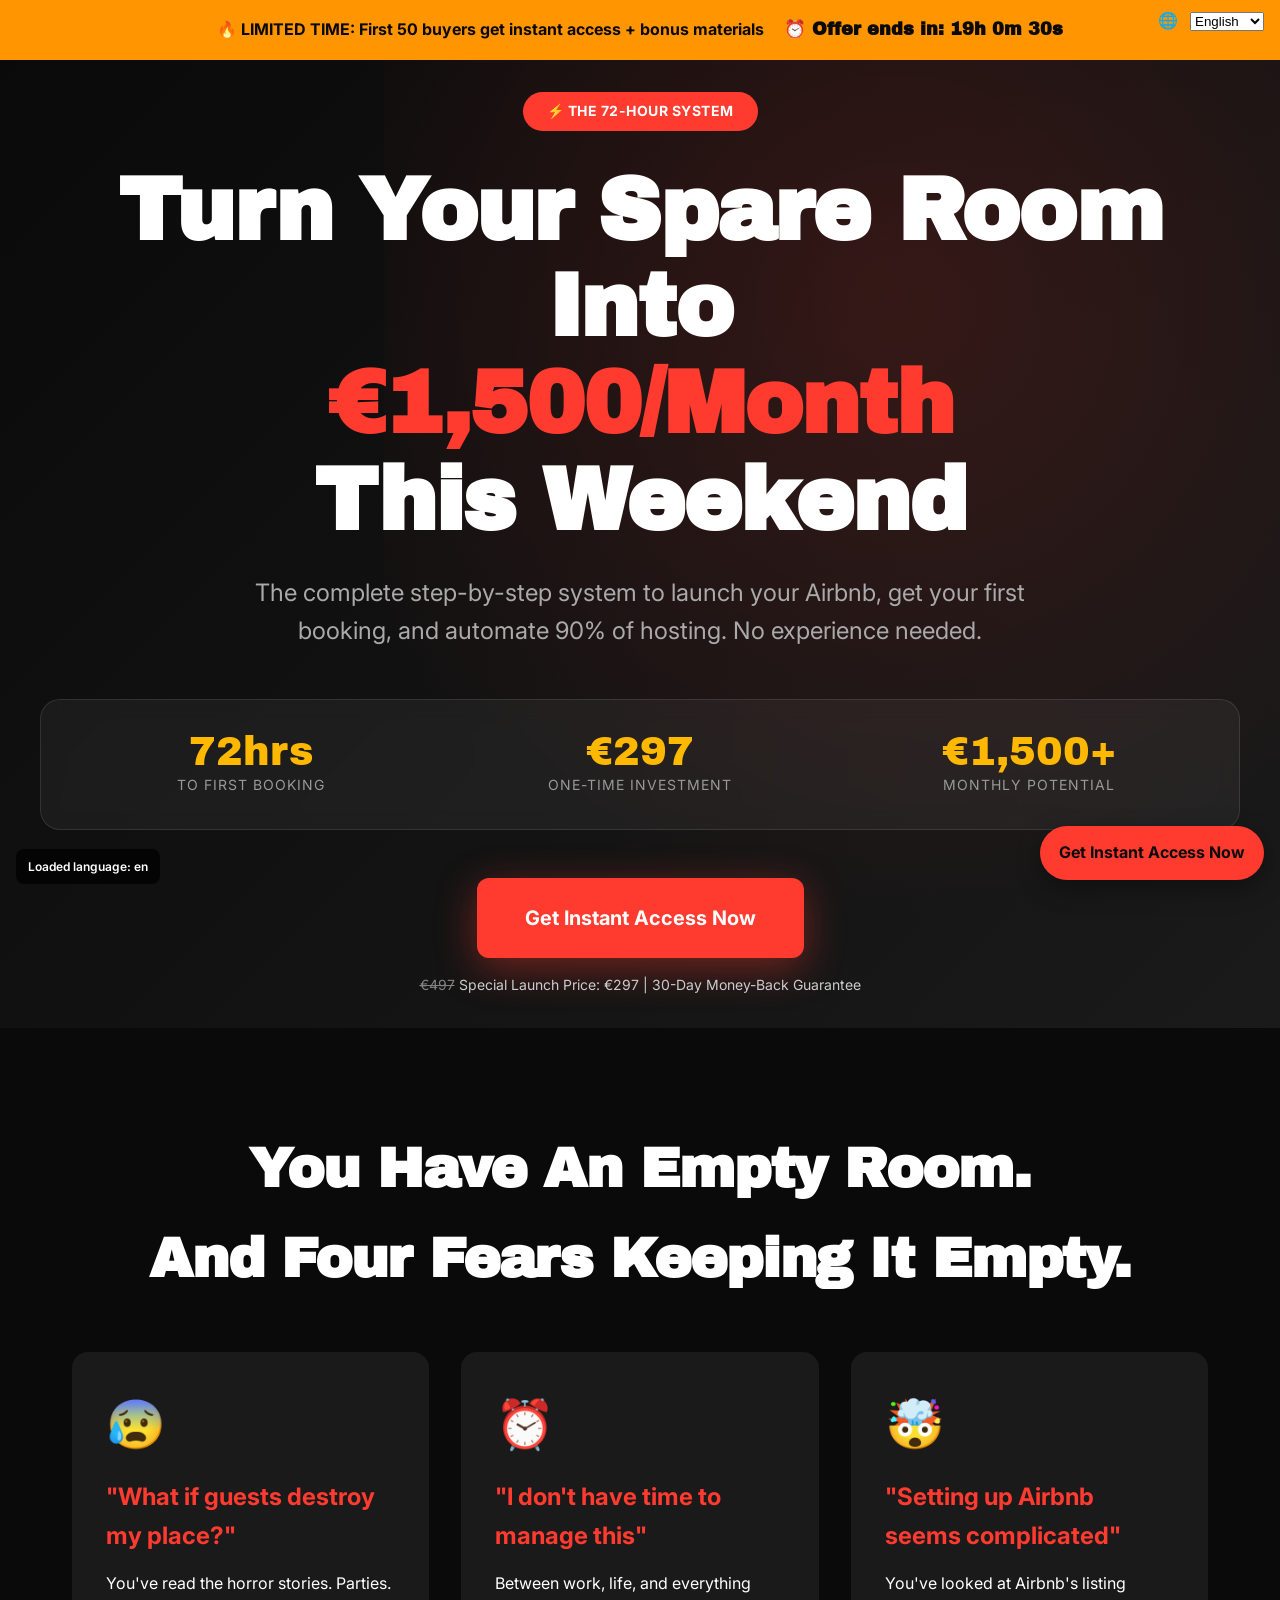
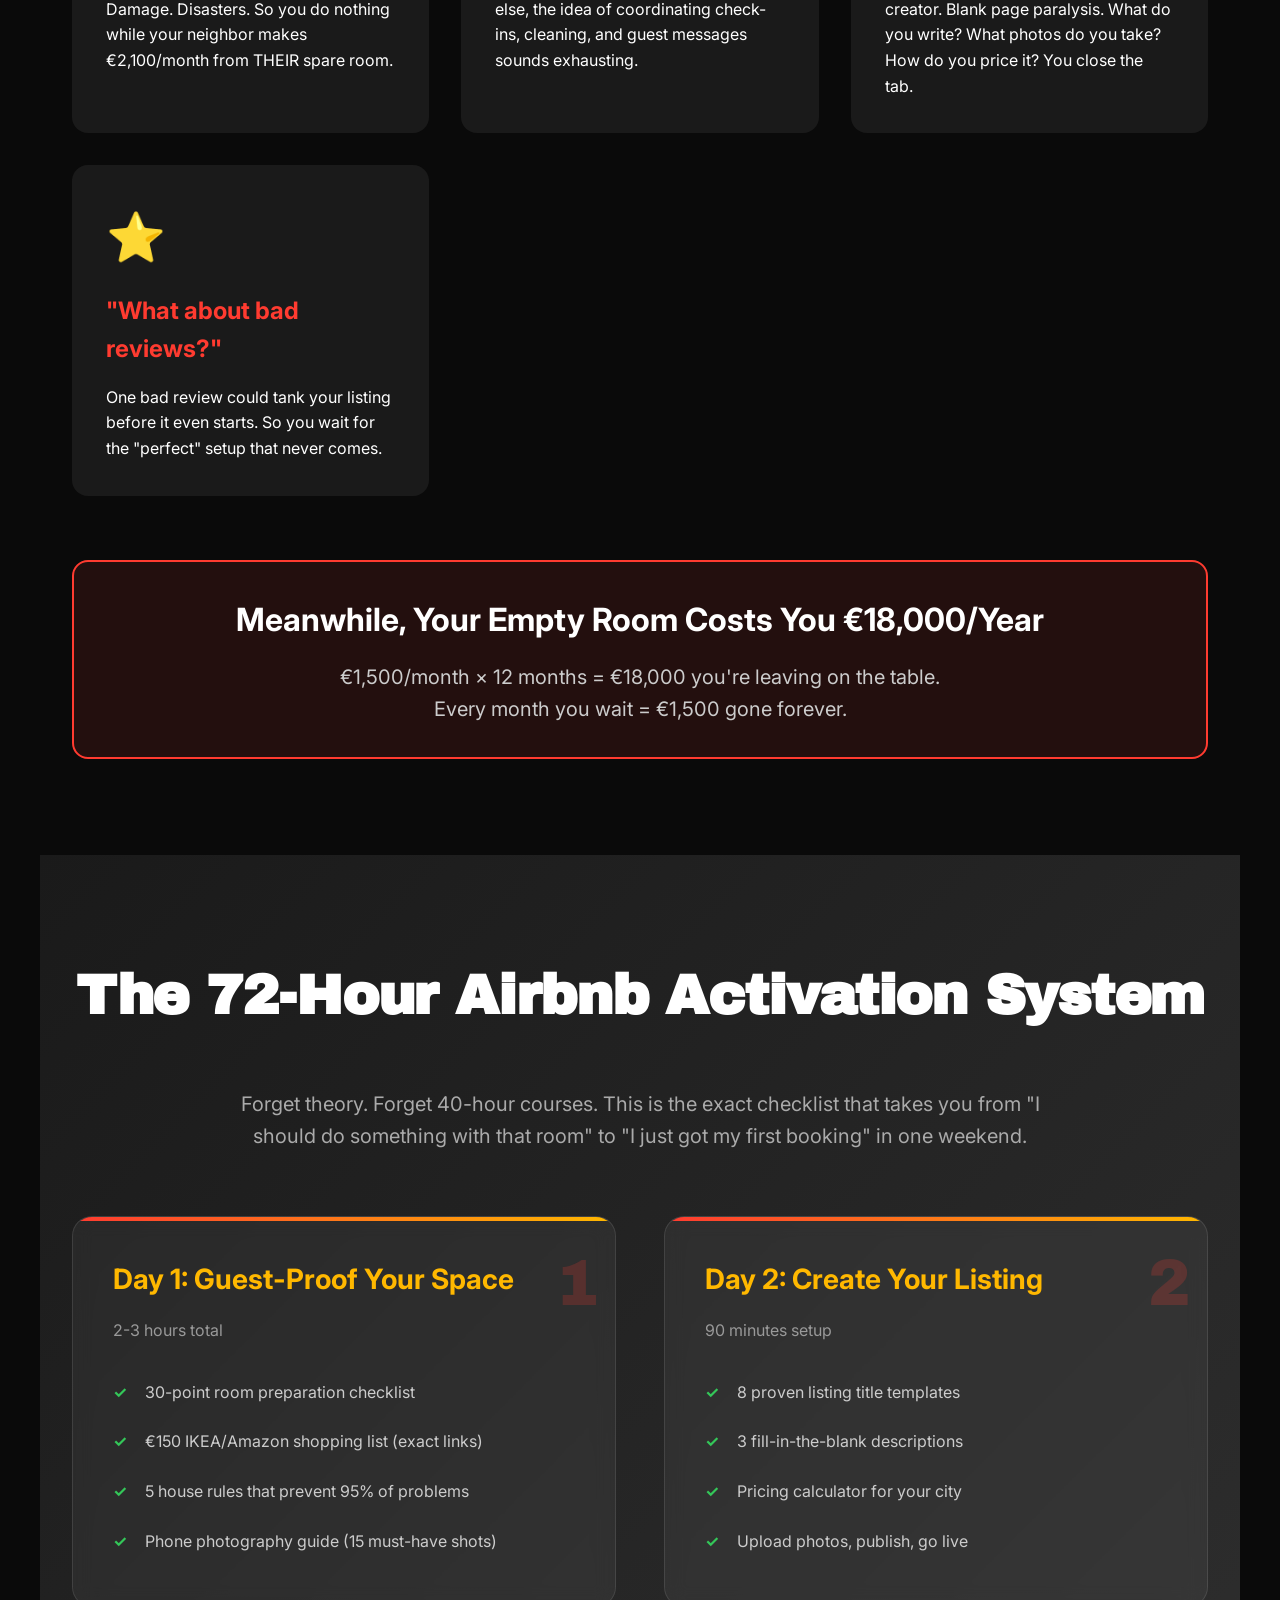
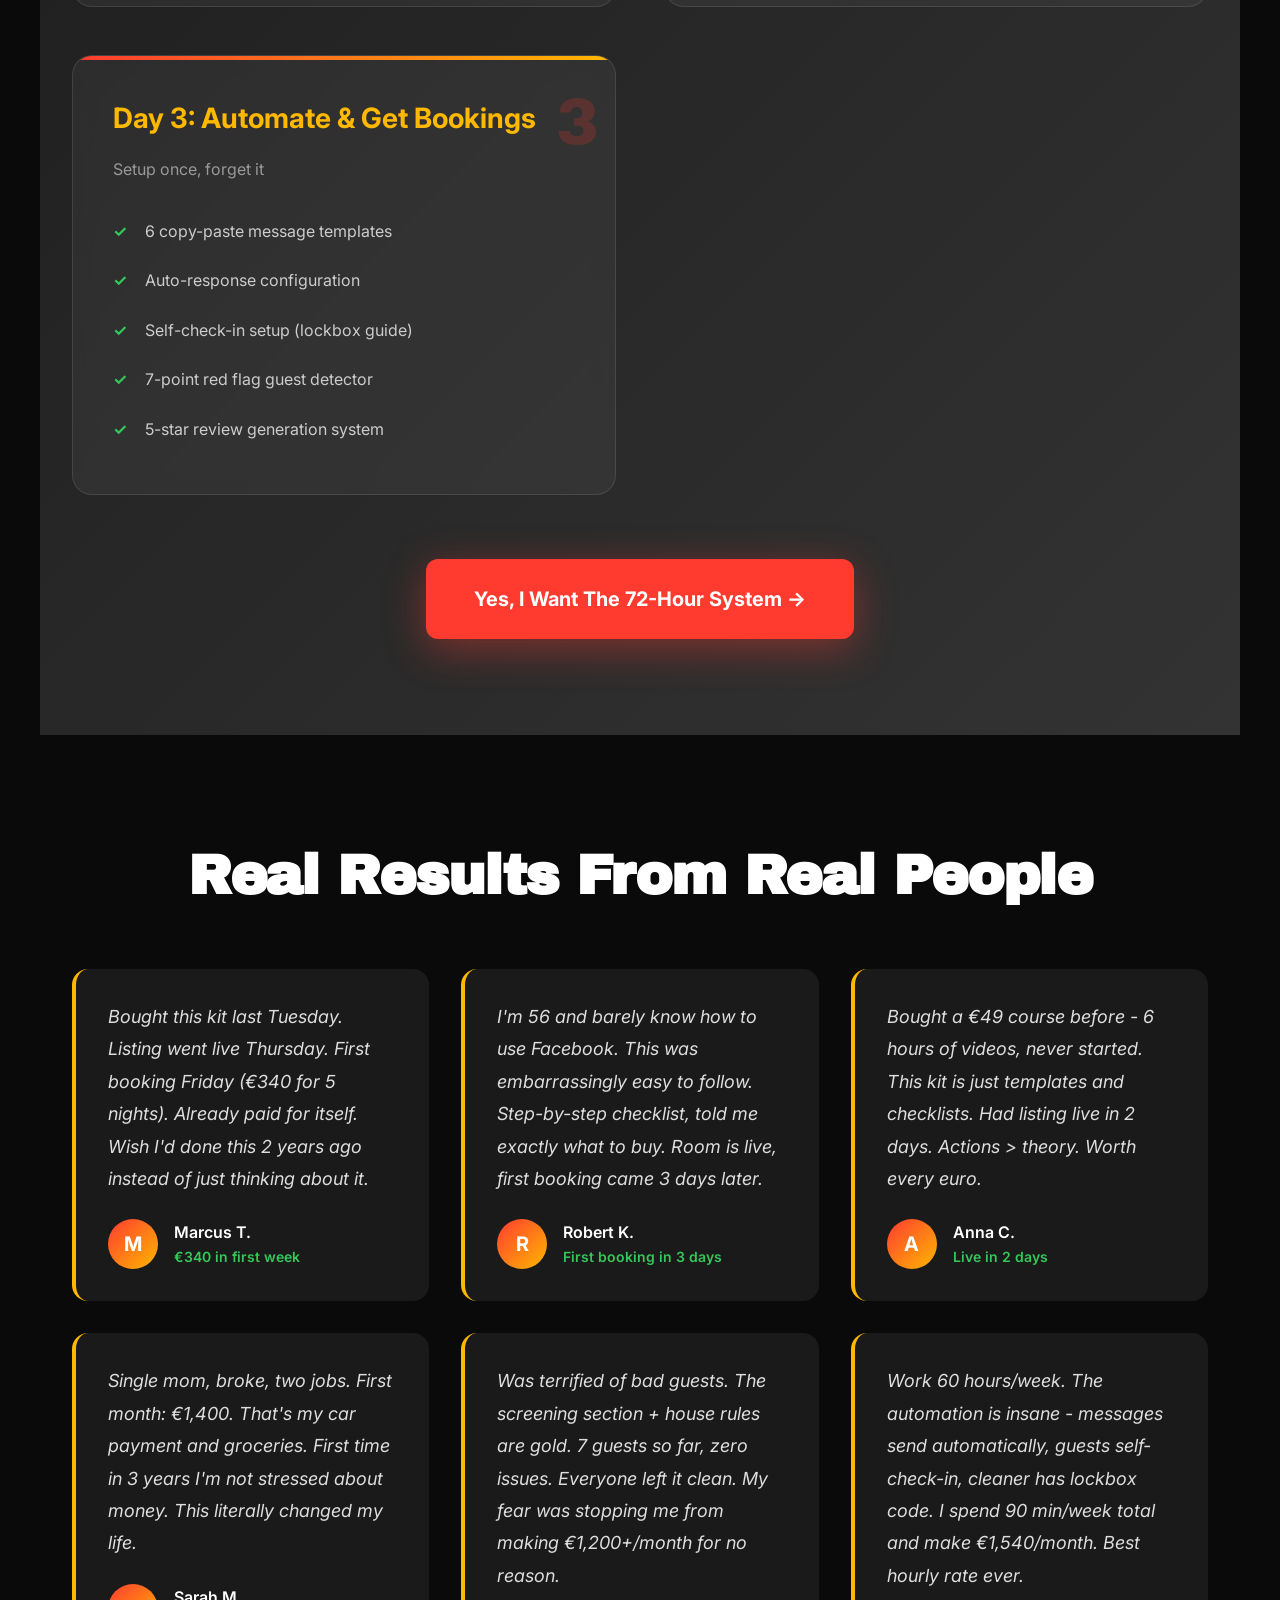
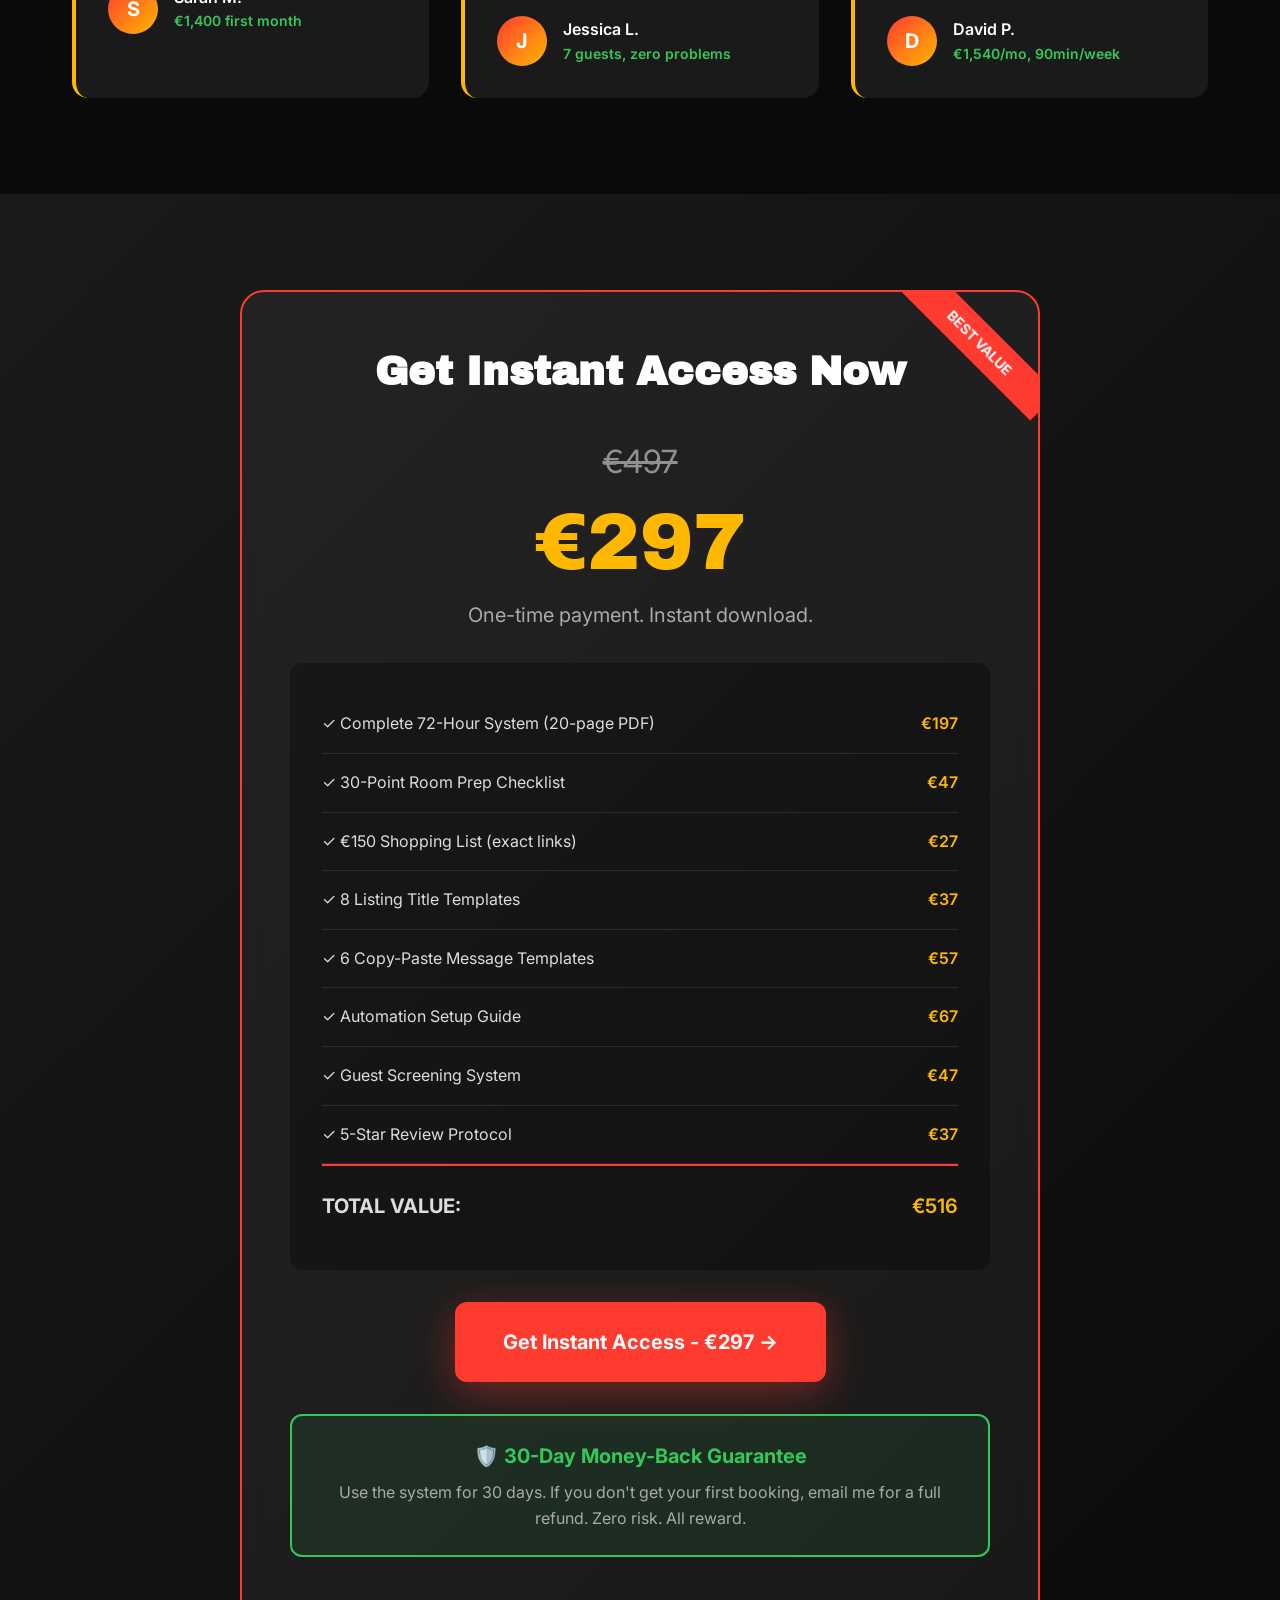
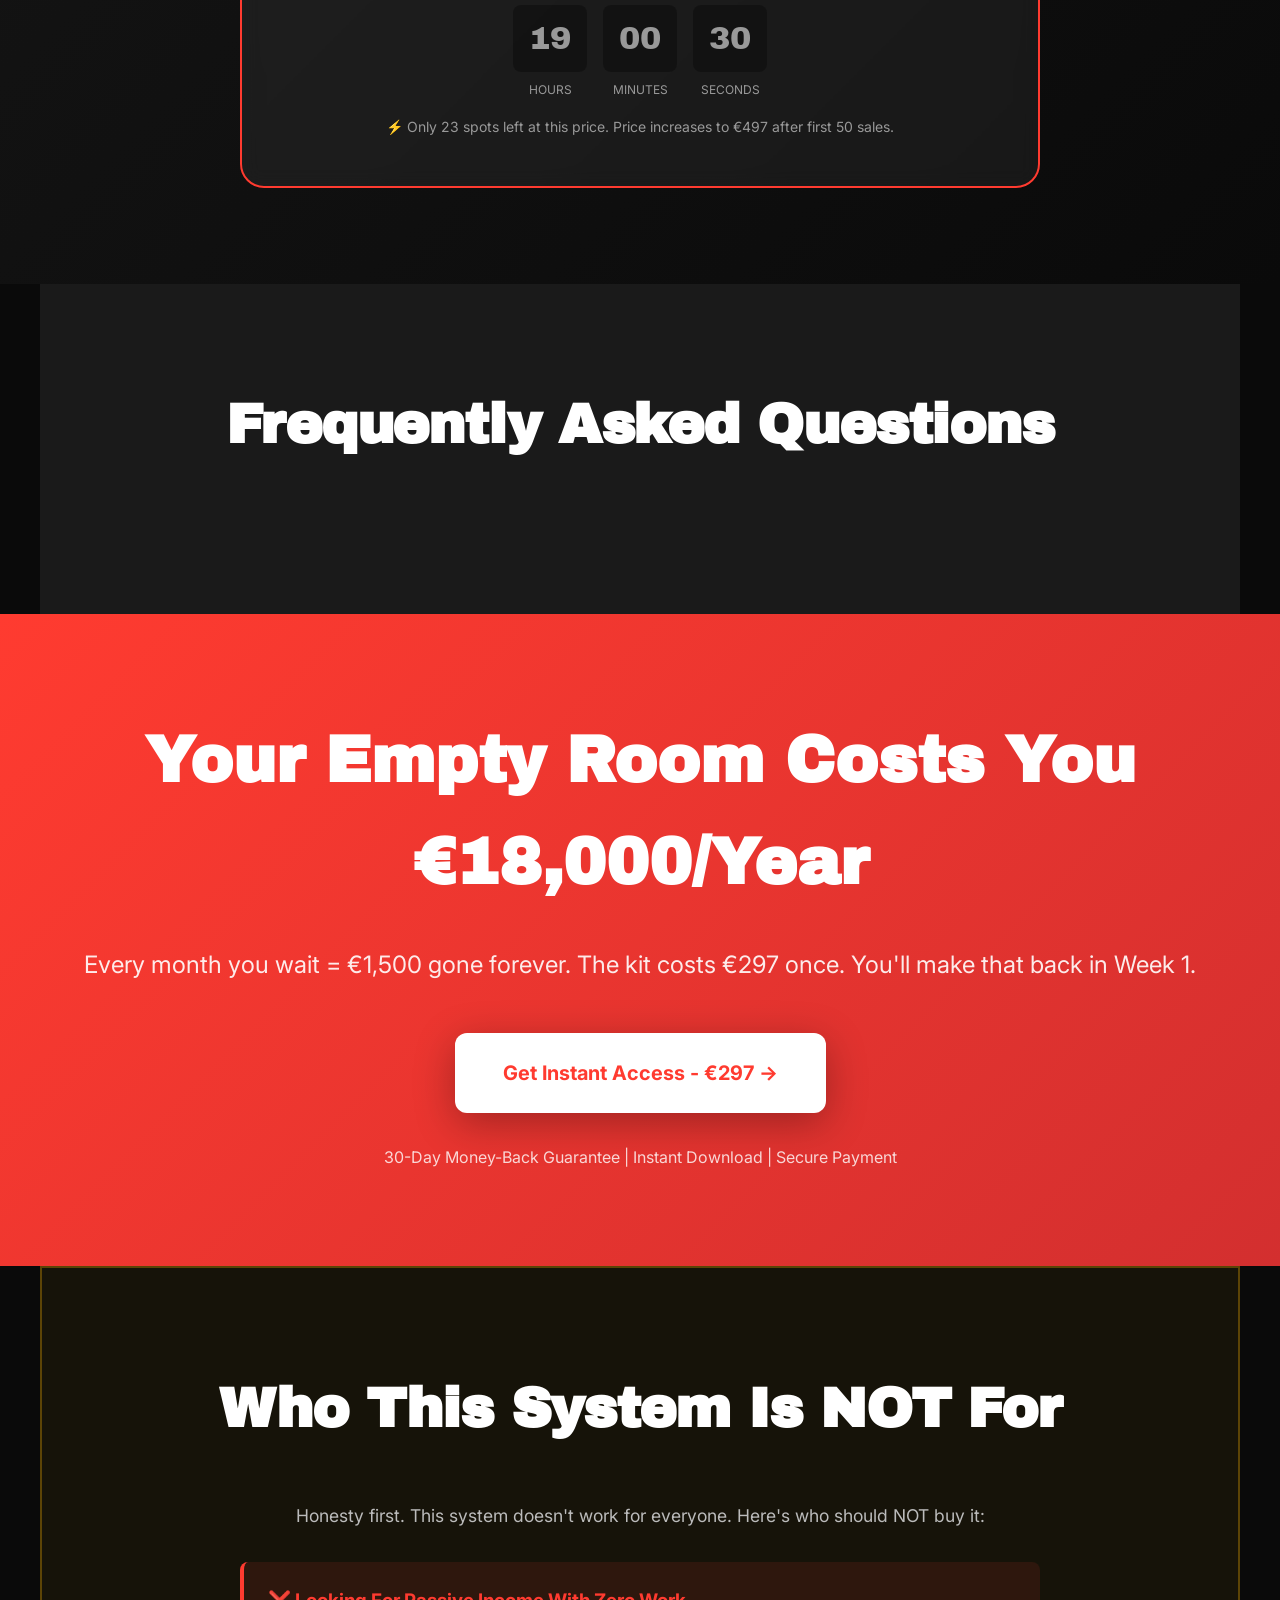
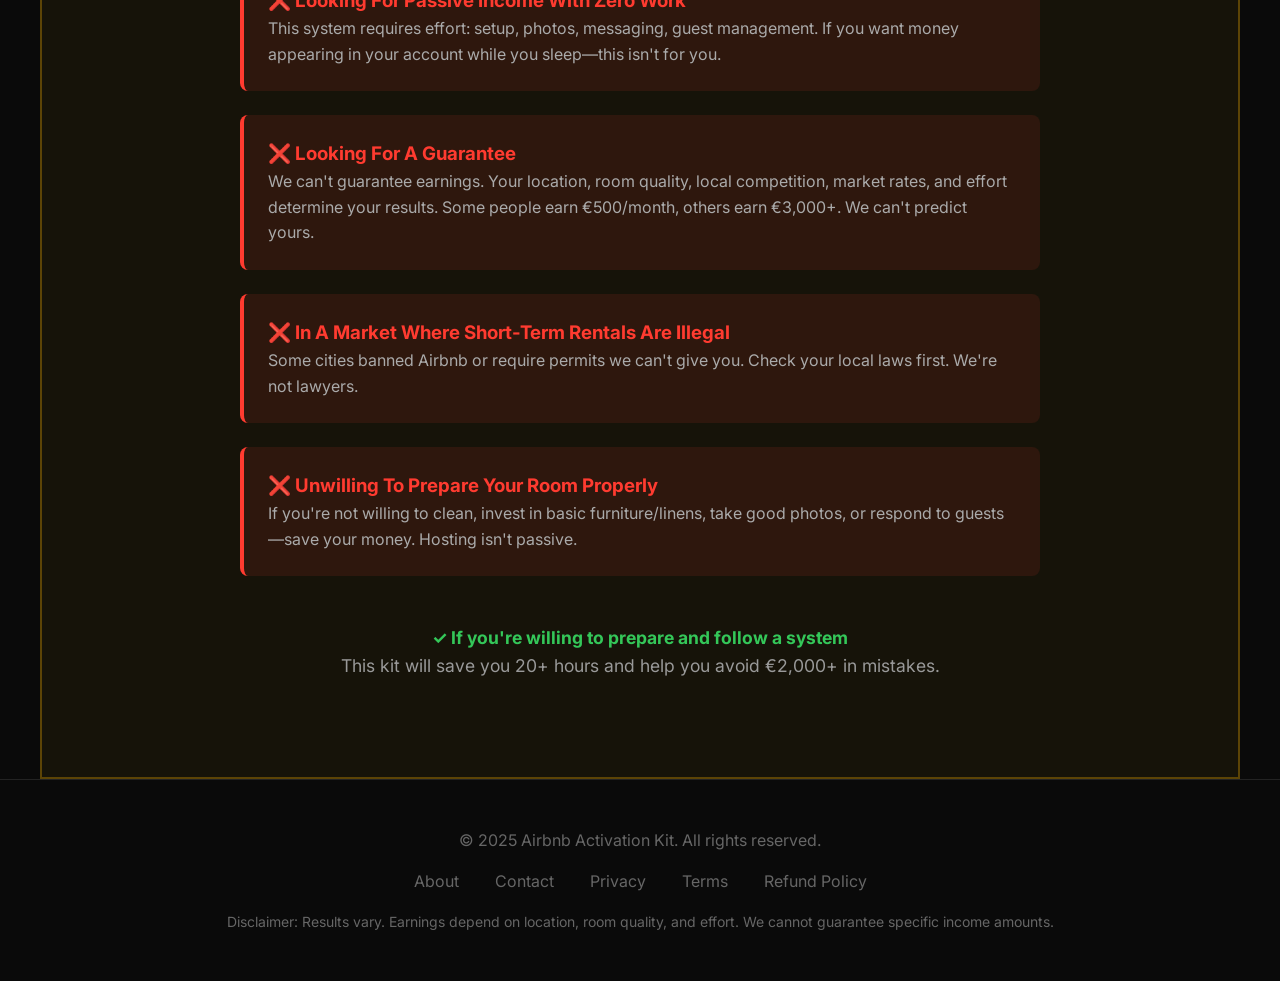
==== commit 29fe1a8e: "swap index files" ====
--- a/index.html
+++ b/index.html
@@ -1,863 +1,327 @@
-<!-- 
-To run the server 
-//or python -m http.server 8080
-// then open http://localhost:8080 in your browser 
- -->
-
-<!DOCTYPE html> 
+<!DOCTYPE html>
 <html lang="en">
 <head>
     <meta charset="UTF-8">
     <meta name="viewport" content="width=device-width, initial-scale=1.0">
-    
-    <!-- Dynamic Title & Meta based on language -->
-    <title id="page-title">Turn Your Spare Room Into €1,500/Month in 72 Hours | Airbnb Activation System</title>
-    <meta name="description" id="page-description" content="Complete step-by-step Airbnb hosting system. From empty room to first booking in 72 hours. Templates, checklists, automation. No experience needed. 30-day guarantee.">
-    <meta name="keywords" content="airbnb hosting, passive income, spare room income, airbnb guide, hosting automation, extra income, side hustle, airbnb templates, hosting system">
-    
-    <!-- Open Graph / Facebook -->
+    <title data-i18n="pageTitle">Turn Your Spare Room Into €1,500/Month in 72 Hours | Airbnb Activation Kit</title>
+    <meta name="description" data-i18n-meta="metaDescription" content="The complete step-by-step system to launch your Airbnb, get your first booking, and automate 90% of hosting. From empty room to €1,500+/month in one weekend.">
+    <link rel="canonical" href="/index1.html">
+
+    <!-- Social / SEO -->
+    <meta property="og:title" content="Turn Your Spare Room Into €1,500/Month in 72 Hours | Airbnb Activation Kit">
+    <meta property="og:description" content="The complete step-by-step system to launch your Airbnb, get your first booking, and automate 90% of hosting.">
     <meta property="og:type" content="website">
-    <meta property="og:url" content="https://airbnb-activation.com/">
-    <meta property="og:title" id="og-title" content="Turn Your Spare Room Into €1,500/Month in 72 Hours">
-    <meta property="og:description" id="og-description" content="Complete Airbnb hosting system. Get your first booking in 72 hours.">
-    <meta property="og:image" content="https://airbnb-activation.com/og-image.jpg">
-    
-    <!-- Twitter -->
-    <meta property="twitter:card" content="summary_large_image">
-    <meta property="twitter:url" content="https://airbnb-activation.com/">
-    <meta property="twitter:title" id="twitter-title" content="Turn Your Spare Room Into €1,500/Month in 72 Hours">
-    <meta property="twitter:description" id="twitter-description" content="Complete Airbnb hosting system. Get your first booking in 72 hours.">
-    <meta property="twitter:image" content="https://airbnb-activation.com/twitter-image.jpg">
-    
-    <!-- Canonical & Alternate Languages -->
-    <link rel="canonical" href="https://airbnb-activation.com/" id="canonical-link">
-    <link rel="alternate" hreflang="en" href="https://airbnb-activation.com/en">
-    <link rel="alternate" hreflang="ar" href="https://airbnb-activation.com/ar">
-    <link rel="alternate" hreflang="ar-MA" href="https://airbnb-activation.com/ma">
-    <link rel="alternate" hreflang="fr" href="https://airbnb-activation.com/fr">
-    <link rel="alternate" hreflang="de" href="https://airbnb-activation.com/de">
-    <link rel="alternate" hreflang="es" href="https://airbnb-activation.com/es">
-    <link rel="alternate" hreflang="x-default" href="https://airbnb-activation.com/">
-    
-    <!-- Schema.org Markup for Rich Snippets -->
-    <script type="application/ld+json">
-    {
-      "@context": "https://schema.org",
-      "@type": "Product",
-      "name": "72-Hour Airbnb Activation System",
-      "description": "Complete Airbnb hosting system with templates, checklists, and automation guides",
-      "image": "https://airbnb-activation.com/product-image.jpg",
-      "brand": {
-        "@type": "Brand",
-        "name": "Airbnb Activation System"
-      },
-      "offers": {
-        "@type": "Offer",
-        "url": "https://airbnb-activation.com",
-        "priceCurrency": "EUR",
-        "price": "297",
-        "priceValidUntil": "2025-12-31",
-        "availability": "https://schema.org/InStock",
-        "itemCondition": "https://schema.org/NewCondition"
-      },
-      "aggregateRating": {
-        "@type": "AggregateRating",
-        "ratingValue": "4.9",
-        "reviewCount": "247"
-      },
-      "review": [
-        {
-          "@type": "Review",
-          "author": {"@type": "Person", "name": "Sarah M."},
-          "reviewRating": {"@type": "Rating", "ratingValue": "5"},
-          "reviewBody": "Got my first booking in 3 days. Made €340. The templates saved me so much time."
-        },
-        {
-          "@type": "Review",
-          "author": {"@type": "Person", "name": "Marcus T."},
-          "reviewRating": {"@type": "Rating", "ratingValue": "5"},
-          "reviewBody": "€1,847 in first month. Wish I'd done this 2 years ago."
-        }
-      ]
-    }
-    </script>
-    
-    <!-- FAQ Schema -->
-    <script type="application/ld+json">
-    {
-      "@context": "https://schema.org",
-      "@type": "FAQPage",
-      "mainEntity": [
-        {
-          "@type": "Question",
-          "name": "How fast will I get my first Airbnb booking?",
-          "acceptedAnswer": {
-            "@type": "Answer",
-            "text": "Most new hosts get their first booking within 1-7 days of publishing their listing. The system shows you how to optimize for fast bookings with pricing strategy and Instant Book settings."
-          }
-        },
-        {
-          "@type": "Question",
-          "name": "Can I really make €1,500-3,000 per month from Airbnb?",
-          "acceptedAnswer": {
-            "@type": "Answer",
-            "text": "Yes, if you're in a decent location. A private room at €50/night × 20 nights = €1,000/month. An entire 1BR at €80/night × 20 nights = €1,600/month. Check your city's Airbnb listings to see real prices."
-          }
-        },
-        {
-          "@type": "Question",
-          "name": "What if I rent my place - can I still do Airbnb?",
-          "acceptedAnswer": {
-            "@type": "Answer",
-            "text": "Yes! The kit includes a script for asking your landlord for permission. Many landlords will say yes, especially if you offer to split revenue."
-          }
-        }
-      ]
-    }
-    </script>
-    
+    <meta name="twitter:card" content="summary_large_image">
+
     <link rel="preconnect" href="https://fonts.googleapis.com">
     <link rel="preconnect" href="https://fonts.gstatic.com" crossorigin>
-    <link href="https://fonts.googleapis.com/css2?family=Archivo+Black&family=Inter:wght@400;500;600;700&family=Tajawal:wght@400;700&display=swap" rel="stylesheet">
-    
-    <style>
-        :root {
-            --primary: #FF3B30;
-            --primary-dark: #D32F2F;
-            --secondary: #FFB800;
-            --dark: #0A0A0A;
-            --dark-gray: #1A1A1A;
-            --medium-gray: #333333;
-            --light-gray: #666666;
-            --white: #FFFFFF;
-            --success: #34C759;
-            --urgent: #FF9500;
-        }
-        
-        * {
-            margin: 0;
-            padding: 0;
-            box-sizing: border-box;
-        }
-        
-        body {
-            font-family: 'Inter', -apple-system, BlinkMacSystemFont, sans-serif;
-            background: var(--dark);
-            color: var(--white);
-            line-height: 1.6;
-            overflow-x: hidden;
-        }
-        
-        /* RTL Support for Arabic */
-        body[dir="rtl"] {
-            font-family: 'Tajawal', 'Inter', sans-serif;
-        }
-        
-        /* Language Switcher */
-        .lang-switcher {
-            position: fixed;
-            top: 80px;
-            right: 20px;
-            z-index: 200;
-            background: rgba(26,26,26,0.95);
-            backdrop-filter: blur(10px);
-            border-radius: 12px;
-            padding: 1rem;
-            border: 1px solid rgba(255,255,255,0.1);
-        }
-        
-        body[dir="rtl"] .lang-switcher {
-            right: auto;
-            left: 20px;
-        }
-        
-        .lang-switcher select {
-            background: var(--medium-gray);
-            color: var(--white);
-            border: 1px solid rgba(255,255,255,0.2);
-            padding: 0.5rem 1rem;
-            border-radius: 8px;
-            font-size: 0.875rem;
-            cursor: pointer;
-            font-family: inherit;
-        }
-        
-        .hero {
-            position: relative;
-            min-height: 100vh;
-            display: flex;
-            align-items: center;
-            justify-content: center;
-            background: linear-gradient(135deg, #0A0A0A 0%, #1A1A1A 100%);
-            overflow: hidden;
-            padding: 2rem;
-        }
-        
-        .hero::before {
-            content: '';
-            position: absolute;
-            top: -50%;
-            right: -10%;
-            width: 80%;
-            height: 150%;
-            background: radial-gradient(circle, rgba(255,59,48,0.15) 0%, transparent 70%);
-            animation: pulse 8s ease-in-out infinite;
-        }
-        
-        body[dir="rtl"] .hero::before {
-            right: auto;
-            left: -10%;
-        }
-        
-        @keyframes pulse {
-            0%, 100% { transform: scale(1); opacity: 0.3; }
-            50% { transform: scale(1.1); opacity: 0.5; }
-        }
-        
-        .hero-content {
-            position: relative;
-            z-index: 2;
-            max-width: 1200px;
-            text-align: center;
-        }
-        
-        .kicker {
-            display: inline-block;
-            background: var(--primary);
-            color: var(--white);
-            padding: 0.5rem 1.5rem;
-            border-radius: 50px;
-            font-size: 0.875rem;
-            font-weight: 700;
-            letter-spacing: 0.5px;
-            text-transform: uppercase;
-            margin-bottom: 2rem;
-            animation: slideDown 0.6s ease-out;
-        }
-        
-        @keyframes slideDown {
-            from { opacity: 0; transform: translateY(-20px); }
-            to { opacity: 1; transform: translateY(0); }
-        }
-        
-        h1 {
-            font-family: 'Archivo Black', sans-serif;
-            font-size: clamp(2.5rem, 8vw, 5.5rem);
-            line-height: 1.1;
-            margin-bottom: 1.5rem;
-            animation: slideUp 0.8s ease-out 0.2s both;
-            letter-spacing: -0.02em;
-        }
-        
-        body[dir="rtl"] h1 {
-            font-family: 'Tajawal', sans-serif;
-            font-weight: 700;
-        }
-        
-        @keyframes slideUp {
-            from { opacity: 0; transform: translateY(30px); }
-            to { opacity: 1; transform: translateY(0); }
-        }
-        
-        .highlight {
-            color: var(--primary);
-            position: relative;
-            white-space: nowrap;
-        }
-        
-        .hero-subtitle {
-            font-size: clamp(1.125rem, 3vw, 1.5rem);
-            color: #AAAAAA;
-            margin-bottom: 3rem;
-            max-width: 800px;
-            margin-left: auto;
-            margin-right: auto;
-            animation: slideUp 0.8s ease-out 0.4s both;
-        }
-        
-        .stats-bar {
-            display: grid;
-            grid-template-columns: repeat(auto-fit, minmax(200px, 1fr));
-            gap: 2rem;
-            margin: 3rem 0;
-            padding: 2rem;
-            background: rgba(255,255,255,0.05);
-            border-radius: 20px;
-            backdrop-filter: blur(10px);
-            border: 1px solid rgba(255,255,255,0.1);
-            animation: slideUp 0.8s ease-out 0.6s both;
-        }
-        
-        .stat {
-            text-align: center;
-        }
-        
-        .stat-number {
-            font-family: 'Archivo Black', sans-serif;
-            font-size: 2.5rem;
-            color: var(--secondary);
-            display: block;
-            line-height: 1;
-        }
-        
-        body[dir="rtl"] .stat-number {
-            font-family: 'Tajawal', sans-serif;
-            font-weight: 700;
-        }
-        
-        .stat-label {
-            font-size: 0.875rem;
-            color: #999;
-            margin-top: 0.5rem;
-            text-transform: uppercase;
-            letter-spacing: 1px;
-        }
-        
-        .cta-primary {
-            display: inline-flex;
-            align-items: center;
-            gap: 1rem;
-            background: var(--primary);
-            color: var(--white);
-            padding: 1.5rem 3rem;
-            font-size: 1.25rem;
-            font-weight: 700;
-            border: none;
-            border-radius: 12px;
-            cursor: pointer;
-            transition: all 0.3s ease;
-            text-decoration: none;
-            position: relative;
-            overflow: hidden;
-            animation: slideUp 0.8s ease-out 0.8s both;
-            box-shadow: 0 10px 40px rgba(255,59,48,0.4);
-        }
-        
-        .cta-primary::before {
-            content: '';
-            position: absolute;
-            top: 0;
-            left: -100%;
-            width: 100%;
-            height: 100%;
-            background: linear-gradient(90deg, transparent, rgba(255,255,255,0.2), transparent);
-            transition: left 0.5s ease;
-        }
-        
-        .cta-primary:hover::before {
-            left: 100%;
-        }
-        
-        .cta-primary:hover {
-            transform: translateY(-2px);
-            box-shadow: 0 15px 50px rgba(255,59,48,0.5);
-        }
-        
-        .urgency-banner {
-            background: var(--urgent);
-            color: var(--dark);
-            padding: 1rem 2rem;
-            text-align: center;
-            font-weight: 700;
-            position: sticky;
-            top: 0;
-            z-index: 100;
-            animation: slideDown 0.6s ease-out 1.2s both;
-        }
-        
-        .section {
-            padding: 6rem 2rem;
-            max-width: 1200px;
-            margin: 0 auto;
-        }
-        
-        .section-title {
-            font-family: 'Archivo Black', sans-serif;
-            font-size: clamp(2rem, 5vw, 3.5rem);
-            margin-bottom: 3rem;
-            text-align: center;
-            letter-spacing: -0.02em;
-        }
-        
-        body[dir="rtl"] .section-title {
-            font-family: 'Tajawal', sans-serif;
-            font-weight: 700;
-        }
-        
-        .problem-grid {
-            display: grid;
-            grid-template-columns: repeat(auto-fit, minmax(300px, 1fr));
-            gap: 2rem;
-            margin-top: 3rem;
-        }
-        
-        .problem-card {
-            background: var(--dark-gray);
-            padding: 2rem;
-            border-radius: 16px;
-            border: 2px solid transparent;
-            transition: all 0.3s ease;
-        }
-        
-        .problem-card:hover {
-            border-color: var(--primary);
-            transform: translateY(-5px);
-        }
-        
-        .problem-card .icon {
-            font-size: 3rem;
-            margin-bottom: 1rem;
-        }
-        
-        .problem-card h3 {
-            font-size: 1.5rem;
-            margin-bottom: 1rem;
-            color: var(--primary);
-        }
-        
-        /* Testimonials */
-        .testimonial-grid {
-            display: grid;
-            grid-template-columns: repeat(auto-fit, minmax(350px, 1fr));
-            gap: 2rem;
-            margin-top: 3rem;
-        }
-        
-        .testimonial {
-            background: var(--dark-gray);
-            padding: 2rem;
-            border-radius: 16px;
-            border-left: 4px solid var(--secondary);
-        }
-        
-        body[dir="rtl"] .testimonial {
-            border-left: none;
-            border-right: 4px solid var(--secondary);
-        }
-        
-        .testimonial-text {
-            font-size: 1.125rem;
-            line-height: 1.8;
-            margin-bottom: 1.5rem;
-            font-style: italic;
-            color: #DDD;
-        }
-        
-        .testimonial-author {
-            display: flex;
-            align-items: center;
-            gap: 1rem;
-        }
-        
-        .author-avatar {
-            width: 50px;
-            height: 50px;
-            border-radius: 50%;
-            background: linear-gradient(135deg, var(--primary), var(--secondary));
-            display: flex;
-            align-items: center;
-            justify-content: center;
-            font-weight: 700;
-            font-size: 1.25rem;
-        }
-        
-        .hidden {
-            display: none;
-        }
-        
-        @media (max-width: 768px) {
-            .stats-bar {
-                grid-template-columns: 1fr;
-                gap: 1rem;
-            }
-            
-            .problem-grid,
-            .testimonial-grid {
-                grid-template-columns: 1fr;
-            }
-            
-            .lang-switcher {
-                top: 60px;
-                right: 10px;
-                padding: 0.5rem;
-            }
-        }
-    </style>
+    <link href="https://fonts.googleapis.com/css2?family=Archivo+Black&family=Inter:wght@400;500;600;700&display=swap" rel="stylesheet">
+
+    <link rel="stylesheet" href="css/styles.css">
+    <script type="application/ld+json">
+    {"@context":"https://schema.org","@type":"Organization","name":"Airbnb Activation Kit","url":"/","sameAs":[]}
+    </script>
 </head>
 <body>
-    <!-- Language Switcher -->
-    <div class="lang-switcher">
-        <select id="language-selector" onchange="switchLanguage(this.value)">
-            <option value="en">🇬🇧 English</option>
-            <option value="ar">🇸🇦 العربية</option>
-            <option value="ma">🇲🇦 الدارجة</option>
-            <option value="fr">🇫🇷 Français</option>
-            <option value="de">🇩🇪 Deutsch</option>
-            <option value="es">🇪🇸 Español</option>
-        </select>
+    <!-- URGENCY BANNER -->
+    <div class="urgency-banner">
+        <span data-i18n="bannerText">🔥 LIMITED TIME: First 50 buyers get instant access + bonus materials</span>
+        <span class="timer">⏰ <span data-i18n="bannerTimerLabel">Offer ends in:</span> <span id="countdown-banner"></span></span>
+
+        <div style="position: absolute; right: 1rem; top: 0.5rem;">
+            <label for="lang-select" style="font-weight:700; margin-right:8px; color:#0A0A0A;">🌐</label>
+            <select id="lang-select" aria-label="Language selector">
+                <option value="en">English</option>
+                <option value="fr">Français</option>
+                <option value="es">Español</option>
+                <option value="de">Deutsch</option>
+                <option value="ar">العربية</option>
+                <option value="ma">Ma</option>
+            </select>
+        </div>
     </div>
 
-    <!-- Urgency Banner -->
-    <div class="urgency-banner" id="urgency-banner">
-        <span class="banner-text"></span>
-    </div>
-
-    <!-- Hero Section -->
+    <!-- HERO SECTION -->
     <section class="hero">
         <div class="hero-content">
-            <div class="kicker kicker-text"></div>
-            <h1 class="hero-headline"></h1>
-            <p class="hero-subtitle subtitle-text"></p>
+            <div class="kicker" data-i18n="kicker">⚡ The 72-Hour System</div>
+            <h1 data-i18n="headline">Turn Your Spare Room Into<br><span class="highlight">€1,500/Month</span><br>This Weekend</h1>
+            <p class="hero-subtitle" data-i18n="subtitle">The complete step-by-step system to launch your Airbnb, get your first booking, and automate 90% of hosting. No experience needed.</p>
             
             <div class="stats-bar">
                 <div class="stat">
-                    <span class="stat-number">72h</span>
-                    <span class="stat-label stat-label-1"></span>
+                    <span class="stat-number">72hrs</span>
+                    <span class="stat-label" data-i18n="statLabel1">To First Booking</span>
                 </div>
                 <div class="stat">
                     <span class="stat-number">€297</span>
-                    <span class="stat-label stat-label-2"></span>
+                    <span class="stat-label" data-i18n="statLabel2">One-Time Investment</span>
                 </div>
                 <div class="stat">
                     <span class="stat-number">€1,500+</span>
-                    <span class="stat-label stat-label-3"></span>
+                    <span class="stat-label" data-i18n="statLabel3">Monthly Potential</span>
                 </div>
             </div>
             
-            <a href="#pricing" class="cta-primary">
-                <span class="cta-text"></span> →
-            </a>
-        </div>
-    </section>
-
-    <!-- Problem Section -->
+            <a href="#pricing" class="cta-primary" data-i18n="ctaText">Get Instant Access Now →</a>
+            
+            <p class="price-tag"><span class="strike" data-i18n="priceOld">€497</span> <span data-i18n="priceOffer">Special Launch Price: €297 | 30-Day Money-Back Guarantee</span></p>
+        </div>
+    </section>
+
+    <!-- Many sections copied from original (kept markup) but with translation keys for main texts -->
     <section class="section">
-        <h2 class="section-title section-title-1"></h2>
-        
+        <h2 class="section-title" data-i18n="sectionTitle1">You Have An Empty Room.<br>And Four Fears Keeping It Empty.</h2>
         <div class="problem-grid">
             <div class="problem-card">
                 <div class="icon">😰</div>
-                <h3 class="problem-title-1"></h3>
-                <p class="problem-desc-1"></p>
-            </div>
-            
+                <h3 data-i18n="problemTitle1">"What if guests destroy my place?"</h3>
+                <p data-i18n="problemDesc1">You've read the horror stories. Parties. Damage. Disasters. So you do nothing while your neighbor makes €2,100/month from THEIR spare room.</p>
+            </div>
             <div class="problem-card">
                 <div class="icon">⏰</div>
-                <h3 class="problem-title-2"></h3>
-                <p class="problem-desc-2"></p>
-            </div>
-            
+                <h3 data-i18n="problemTitle2">"I don't have time to manage this"</h3>
+                <p data-i18n="problemDesc2">Between work, life, and everything else, the idea of coordinating check-ins, cleaning, and guest messages sounds exhausting.</p>
+            </div>
             <div class="problem-card">
                 <div class="icon">🤯</div>
-                <h3 class="problem-title-3"></h3>
-                <p class="problem-desc-3"></p>
-            </div>
-            
+                <h3 data-i18n="problemTitle3">"Setting up Airbnb seems complicated"</h3>
+                <p data-i18n="problemDesc3">You've looked at Airbnb's listing creator. Blank page paralysis. What do you write? What photos do you take? How do you price it? You close the tab.</p>
+            </div>
             <div class="problem-card">
                 <div class="icon">⭐</div>
-                <h3 class="problem-title-4"></h3>
-                <p class="problem-desc-4"></p>
-            </div>
-        </div>
-    </section>
-
-    <!-- Testimonials -->
-    <section class="section" style="background: var(--dark-gray);">
-        <h2 class="section-title testimonials-title"></h2>
+                <h3 data-i18n="problemTitle4">"What about bad reviews?"</h3>
+                <p data-i18n="problemDesc4">One bad review could tank your listing before it even starts. So you wait for the "perfect" setup that never comes.</p>
+            </div>
+        </div>
         
+        <div style="text-align: center; margin-top: 4rem; padding: 2rem; background: rgba(255,59,48,0.1); border-radius: 16px; border: 2px solid var(--primary);">
+            <h3 style="font-size: 2rem; margin-bottom: 1rem;" data-i18n="costWarningTitle">Meanwhile, Your Empty Room Costs You €18,000/Year</h3>
+            <p style="font-size: 1.25rem; color: #CCC;" data-i18n="costWarningDesc">€1,500/month × 12 months = €18,000 you're leaving on the table.<br>Every month you wait = €1,500 gone forever.</p>
+        </div>
+    </section>
+
+    <!-- SOLUTION -->
+    <section class="section solution-section">
+        <h2 class="section-title" data-i18n="solutionTitle">The 72-Hour Airbnb Activation System</h2>
+        <p style="text-align: center; font-size: 1.25rem; color: #AAA; max-width: 800px; margin: 0 auto;" data-i18n="solutionSubtitle">Forget theory. Forget 40-hour courses. This is the exact checklist that takes you from "I should do something with that room" to "I just got my first booking" in one weekend.</p>
+        <div class="solution-grid">
+            <div class="day-card">
+                <div class="day-number">1</div>
+                <h3 data-i18n="day1Title">Day 1: Guest-Proof Your Space</h3>
+                <p style="color: #999; margin-bottom: 1rem;" data-i18n="day1Sub">2-3 hours total</p>
+                <ul data-i18n="day1List">
+                    <!-- JS will populate list if translated array is present -->
+                </ul>
+            </div>
+            <div class="day-card">
+                <div class="day-number">2</div>
+                <h3 data-i18n="day2Title">Day 2: Create Your Listing</h3>
+                <p style="color: #999; margin-bottom: 1rem;" data-i18n="day2Sub">90 minutes setup</p>
+                <ul data-i18n="day2List"></ul>
+            </div>
+            <div class="day-card">
+                <div class="day-number">3</div>
+                <h3 data-i18n="day3Title">Day 3: Automate & Get Bookings</h3>
+                <p style="color: #999; margin-bottom: 1rem;" data-i18n="day3Sub">Setup once, forget it</p>
+                <ul data-i18n="day3List"></ul>
+            </div>
+        </div>
+        <div style="text-align: center; margin-top: 4rem;">
+            <a href="#pricing" class="cta-primary" data-i18n="solutionCta">Yes, I Want The 72-Hour System →</a>
+        </div>
+        <!-- noscript fallback: static Day cards for crawlers and users without JS -->
+        <noscript>
+            <div class="solution-grid">
+                <div class="day-card">
+                    <div class="day-number">1</div>
+                    <h3>Day 1: Guest-Proof Your Space</h3>
+                    <p style="color:#999;">2-3 hours total</p>
+                    <ul>
+                        <li>30-point room preparation checklist</li>
+                        <li>€150 IKEA/Amazon shopping list (exact links)</li>
+                        <li>5 house rules that prevent 95% of problems</li>
+                        <li>Phone photography guide (15 must-have shots)</li>
+                    </ul>
+                </div>
+                <div class="day-card">
+                    <div class="day-number">2</div>
+                    <h3>Day 2: Create Your Listing</h3>
+                    <p style="color:#999;">90 minutes setup</p>
+                    <ul>
+                        <li>8 proven listing title templates</li>
+                        <li>3 fill-in-the-blank descriptions</li>
+                        <li>Pricing calculator for your city</li>
+                        <li>Upload photos, publish, go live</li>
+                    </ul>
+                </div>
+                <div class="day-card">
+                    <div class="day-number">3</div>
+                    <h3>Day 3: Automate & Get Bookings</h3>
+                    <p style="color:#999;">Setup once, forget it</p>
+                    <ul>
+                        <li>6 copy-paste message templates</li>
+                        <li>Auto-response configuration</li>
+                        <li>Self-check-in setup (lockbox guide)</li>
+                        <li>7-point red flag guest detector</li>
+                        <li>5-star review generation system</li>
+                    </ul>
+                </div>
+            </div>
+        </noscript>
+    </section>
+
+    <!-- TESTIMONIALS, PRICING, FAQ, FINAL CTA, FOOTER (kept structure, translated keys added where useful) -->
+    <section class="section testimonials">
+        <h2 class="section-title" data-i18n="testimonialsTitle">Real Results From Real People</h2>
         <div class="testimonial-grid">
             <div class="testimonial">
-                <div class="testimonial-text testimonial-1"></div>
+                <div class="testimonial-text" data-i18n="testimonial1">"Bought this kit last Tuesday..."</div>
+                <div class="testimonial-author">
+                    <div class="author-avatar">M</div>
+                    <div>
+                        <div class="author-name">Marcus T.</div>
+                        <div class="author-result" data-i18n="testimonialResult1">€340 in first week</div>
+                    </div>
+                </div>
+            </div>
+            <div class="testimonial">
+                <div class="testimonial-text" data-i18n="testimonial2">"I'm 56 and barely know how to use Facebook..."</div>
+                <div class="testimonial-author">
+                    <div class="author-avatar">R</div>
+                    <div>
+                        <div class="author-name">Robert K.</div>
+                        <div class="author-result" data-i18n="testimonialResult2">First booking in 3 days</div>
+                    </div>
+                </div>
+            </div>
+            <div class="testimonial">
+                <div class="testimonial-text" data-i18n="testimonial3">"Bought a €49 course before..."</div>
+                <div class="testimonial-author">
+                    <div class="author-avatar">A</div>
+                    <div>
+                        <div class="author-name">Anna C.</div>
+                        <div class="author-result" data-i18n="testimonialResult3">Live in 2 days</div>
+                    </div>
+                </div>
+            </div>
+            <div class="testimonial">
+                <div class="testimonial-text" data-i18n="testimonial4">"Single mom, broke, two jobs. First month: €1,400. That's my car payment and groceries. First time in 3 years I'm not stressed about money. This literally changed my life."</div>
                 <div class="testimonial-author">
                     <div class="author-avatar">S</div>
                     <div>
                         <div class="author-name">Sarah M.</div>
-                        <div style="color: var(--success); font-weight: 600;" class="testimonial-result-1"></div>
-                    </div>
-                </div>
-            </div>
-            
-            <div class="testimonial">
-                <div class="testimonial-text testimonial-2"></div>
-                <div class="testimonial-author">
-                    <div class="author-avatar">M</div>
-                    <div>
-                        <div class="author-name">Marcus T.</div>
-                        <div style="color: var(--success); font-weight: 600;" class="testimonial-result-2"></div>
-                    </div>
-                </div>
-            </div>
-            
-            <div class="testimonial">
-                <div class="testimonial-text testimonial-3"></div>
-                <div class="testimonial-author">
-                    <div class="author-avatar">R</div>
-                    <div>
-                        <div class="author-name">Robert K.</div>
-                        <div style="color: var(--success); font-weight: 600;" class="testimonial-result-3"></div>
-                    </div>
-                </div>
-            </div>
-        </div>
-    </section>
-
-    <script>
-        // Multilingual Content Database
-        const translations = {
-            en: {
-                dir: 'ltr',
-                pageTitle: 'Turn Your Spare Room Into €1,500/Month in 72 Hours | Airbnb System',
-                metaDescription: 'Complete Airbnb hosting system. From empty room to first booking in 72 hours. Templates, checklists, automation. 30-day guarantee.',
-                bannerText: '🔥 LIMITED TIME: First 50 buyers get instant access + bonus materials',
-                kicker: '⚡ The 72-Hour System',
-                headline: 'Turn Your Spare Room Into<br><span class="highlight">€1,500/Month</span><br>This Weekend',
-                subtitle: 'The complete step-by-step system to launch your Airbnb, get your first booking, and automate 90% of hosting. No experience needed.',
-                statLabel1: 'To First Booking',
-                statLabel2: 'One-Time Investment',
-                statLabel3: 'Monthly Potential',
-                ctaText: 'Get Instant Access Now',
-                sectionTitle1: 'You Have An Empty Room.<br>And Four Fears Keeping It Empty.',
-                problemTitle1: '"What if guests destroy my place?"',
-                problemDesc1: 'You\'ve read the horror stories. Parties. Damage. Disasters. So you do nothing while your neighbor makes €2,100/month from THEIR spare room.',
-                problemTitle2: '"I don\'t have time to manage this"',
-                problemDesc2: 'Between work, life, and everything else, the idea of coordinating check-ins, cleaning, and guest messages sounds exhausting.',
-                problemTitle3: '"Setting up Airbnb seems complicated"',
-                problemDesc3: 'You\'ve looked at Airbnb\'s listing creator. Blank page paralysis. What do you write? What photos do you take? You close the tab.',
-                problemTitle4: '"What about bad reviews?"',
-                problemDesc4: 'One bad review could tank your listing before it even starts. So you wait for the "perfect" setup that never comes.',
-                testimonialsTitle: 'Real Results From Real People',
-                testimonial1: 'Bought this kit last Tuesday. Listing went live Thursday. First booking Friday (€340 for 5 nights). Already paid for itself. Wish I\'d done this 2 years ago.',
-                testimonialResult1: '€340 in first week',
-                testimonial2: '€297 felt like a lot but my listing went live Tuesday and I got my first booking Thursday (€420). Second booking just came through. I\'m at €760 after one week.',
-                testimonialResult2: '€760 after one week',
-                testimonial3: 'I\'m 56 and barely know how to use Facebook. This was embarrassingly easy to follow. Step-by-step checklist. Room is live, first booking came 3 days later.',
-                testimonialResult3: 'First booking in 3 days'
-            },
-            ar: {
-                dir: 'rtl',
-                pageTitle: 'حوّل غرفتك الفارغة إلى €1,500 شهرياً في 72 ساعة | نظام Airbnb',
-                metaDescription: 'نظام استضافة Airbnb الكامل. من غرفة فارغة إلى أول حجز في 72 ساعة. قوالب، قوائم مرجعية، أتمتة. ضمان 30 يوماً.',
-                bannerText: '🔥 عرض محدود: أول 50 مشتري يحصلون على وصول فوري + مواد إضافية',
-                kicker: '⚡ نظام الـ 72 ساعة',
-                headline: 'حوّل غرفتك الفارغة إلى<br><span class="highlight">€1,500 شهرياً</span><br>هذا الأسبوع',
-                subtitle: 'النظام الكامل خطوة بخطوة لإطلاق Airbnb الخاص بك، والحصول على أول حجز، وأتمتة 90٪ من الاستضافة. لا حاجة لخبرة سابقة.',
-                statLabel1: 'حتى أول حجز',
-                statLabel2: 'استثمار لمرة واحدة',
-                statLabel3: 'إمكانية شهرية',
-                ctaText: 'احصل على وصول فوري الآن',
-                sectionTitle1: 'لديك غرفة فارغة.<br>وأربعة مخاوف تبقيها فارغة.',
-                problemTitle1: '"ماذا لو دمر الضيوف منزلي؟"',
-                problemDesc1: 'قرأت قصص الرعب. الحفلات. الأضرار. الكوارث. لذلك لا تفعل شيئاً بينما جارك يكسب €2,100 شهرياً من غرفته الاحتياطية.',
-                problemTitle2: '"ليس لدي وقت لإدارة هذا"',
-                problemDesc2: 'بين العمل والحياة وكل شيء آخر، فكرة تنسيق تسجيلات الوصول والتنظيف ورسائل الضيوف تبدو مرهقة.',
-                problemTitle3: '"إعداد Airbnb يبدو معقداً"',
-                problemDesc3: 'نظرت إلى منشئ القوائم في Airbnb. شلل الصفحة الفارغة. ماذا تكتب؟ ما الصور التي تلتقطها؟ تغلق التبويب.',
-                problemTitle4: '"ماذا عن المراجعات السيئة؟"',
-                problemDesc4: 'مراجعة سيئة واحدة يمكن أن تدمر قائمتك قبل أن تبدأ. لذا تنتظر الإعداد "المثالي" الذي لن يأتي أبداً.',
-                testimonialsTitle: 'نتائج حقيقية من أشخاص حقيقيين',
-                testimonial1: 'اشتريت هذا النظام يوم الثلاثاء الماضي. أصبح الإعلان مباشراً يوم الخميس. أول حجز يوم الجمعة (€340 لمدة 5 ليالٍ). استرد ثمنه بالفعل. أتمنى لو فعلت هذا قبل عامين.',
-                testimonialResult1: '€340 في الأسبوع الأول',
-                testimonial2: '€297 بدت كثيرة ولكن قائمتي أصبحت مباشرة يوم الثلاثاء وحصلت على أول حجز يوم الخميس (€420). الحجز الثاني وصل للتو. أنا عند €760 بعد أسبوع واحد.',
-                testimonialResult2: '€760 بعد أسبوع واحد',
-                testimonial3: 'عمري 56 وبالكاد أعرف كيفية استخدام فيسبوك. كان هذا سهلاً بشكل محرج. قائمة مرجعية خطوة بخطوة. الغرفة مباشرة، أول حجز جاء بعد 3 أيام.',
-                testimonialResult3: 'أول حجز في 3 أيام'
-            },
-            ma: {
-                dir: 'rtl',
-                pageTitle: 'حول بيتك لفلوس: €1,500 كل شهر في 72 ساعة | نظام Airbnb',
-                metaDescription: 'النظام الكامل ديال Airbnb. من بيت خاوي لأول حجز في 72 ساعة. قوالب، قوائم، أتمتة. ضمان 30 يوم.',
-                bannerText: '🔥 عرض محدود: أول 50 واحد كيشري كيحصلو على الوصول الفوري + مواد زيادة',
-                kicker: '⚡ نظام 72 ساعة',
-                headline: 'حول بيتك الخاوي ل<br><span class="highlight">€1,500 كل شهر</span><br>هاد الأسبوع',
-                subtitle: 'النظام الكامل خطوة بخطوة باش تلانسي Airbnb ديالك، تجيب أول حجز، و تأتمت 90٪ من الاستضافة. ماكاينش حاجة للخبرة.',
-                statLabel1: 'حتى أول حجز',
-                statLabel2: 'استثمار واحد',
-                statLabel3: 'إمكانية شهرية',
-                ctaText: 'جيب الوصول الفوري دابا',
-                sectionTitle1: 'عندك بيت خاوي.<br>و أربع أشياء كيخليوه خاوي.',
-                problemTitle1: '"واش الضيوف غادي يخربو ليا الدار؟"',
-                problemDesc1: 'قريتي القصص المخيفة. الحفلات. الخسارة. الكوارث. فماكتدير والو وجارك كيجيب €2,100 كل شهر من بيتو الزايد.',
-                problemTitle2: '"ماعنديش الوقت باش ندير هادشي"',
-                problemDesc2: 'بين الخدمة والحياة وكلشي، فكرة التنسيق ديال الوصول والتنضيف والرسايل كتبان متعبة.',
-                problemTitle3: '"Airbnb كيبان معقد"',
-                problemDesc3: 'شفتي منشئ القوائم ديال Airbnb. شلل الصفحة الخاوية. شنو تكتب؟ شنو الصور اللي تصور؟ كتسد التبويب.',
-                problemTitle4: '"واش المراجعات السيئة؟"',
-                problemDesc4: 'مراجعة سيئة واحدة تقدر تخرب القائمة ديالك قبل ما تبدا. فكتبقى كتسنى الإعداد "المثالي" اللي ماغاديش يجي.',
-                testimonialsTitle: 'نتائج حقيقية من ناس حقيقيين',
-                testimonial1: 'شريت هاد النظام نهار الثلاثاء. الإعلان ولى مباشر نهار الخميس. أول حجز نهار الجمعة (€340 لمدة 5 ليالي). رد الثمن ديالو. كنتمنى درت هادشي قبل عامين.',
-                testimonialResult1: '€340 في الأسبوع الأول',
-                testimonial2: '€297 كانت كتبان بزاف ولكن القائمة ديالي ولات مباشرة نهار الثلاثاء وجبت أول حجز نهار الخميس (€420). الحجز الثاني جا دابا. أنا عند €760 بعد أسبوع واحد.',
-                testimonialResult2: '€760 بعد أسبوع',
-                testimonial3: 'عندي 56 عام وبالكاد كنعرف كيفاش نستعمل فيسبوك. كان هادشي سهل بزاف. قائمة خطوة بخطوة. البيت مباشر، أول حجز جا بعد 3 أيام.',
-                testimonialResult3: 'أول حجز في 3 أيام'
-            },
-            fr: {
-                dir: 'ltr',
-                pageTitle: 'Transformez Votre Chambre en €1,500/Mois en 72 Heures | Système Airbnb',
-                metaDescription: 'Système complet d\'hébergement Airbnb. De chambre vide à première réservation en 72 heures. Modèles, listes, automation. Garantie 30 jours.',
-                bannerText: '🔥 OFFRE LIMITÉE: Les 50 premiers acheteurs obtiennent un accès instantané + matériaux bonus',
-                kicker: '⚡ Le Système de 72 Heures',
-                headline: 'Transformez Votre Chambre Libre en<br><span class="highlight">€1,500/Mois</span><br>Ce Weekend',
-                subtitle: 'Le système complet étape par étape pour lancer votre Airbnb, obtenir votre première réservation et automatiser 90% de l\'hébergement. Aucune expérience requise.',
-                statLabel1: 'Jusqu\'à Première Réservation',
-                statLabel2: 'Investissement Unique',
-                statLabel3: 'Potentiel Mensuel',
-                ctaText: 'Obtenir L\'Accès Instantané',
-                sectionTitle1: 'Vous Avez Une Chambre Vide.<br>Et Quatre Peurs Qui La Gardent Vide.',
-                problemTitle1: '"Et si les invités détruisent ma maison?"',
-                problemDesc1: 'Vous avez lu les histoires d\'horreur. Fêtes. Dégâts. Désastres. Alors vous ne faites rien pendant que votre voisin gagne €2,100/mois avec SA chambre libre.',
-                problemTitle2: '"Je n\'ai pas le temps de gérer ça"',
-                problemDesc2: 'Entre le travail, la vie et tout le reste, l\'idée de coordonner les arrivées, le ménage et les messages des invités semble épuisante.',
-                problemTitle3: '"Configurer Airbnb semble compliqué"',
-                problemDesc3: 'Vous avez regardé le créateur d\'annonces d\'Airbnb. Paralysie de la page blanche. Que écrire? Quelles photos prendre? Vous fermez l\'onglet.',
-                problemTitle4: '"Et les mauvais avis?"',
-                problemDesc4: 'Un mauvais avis pourrait couler votre annonce avant même qu\'elle ne commence. Alors vous attendez la configuration "parfaite" qui ne vient jamais.',
-                testimonialsTitle: 'Résultats Réels de Vraies Personnes',
-                testimonial1: 'J\'ai acheté ce kit mardi dernier. L\'annonce est passée en direct jeudi. Première réservation vendredi (€340 pour 5 nuits). Déjà rentabilisé. J\'aurais aimé faire ça il y a 2 ans.',
-                testimonialResult1: '€340 la première semaine',
-                testimonial2: '€297 semblait beaucoup mais mon annonce est passée en direct mardi et j\'ai eu ma première réservation jeudi (€420). Deuxième réservation vient d\'arriver. Je suis à €760 après une semaine.',
-                testimonialResult2: '€760 après une semaine',
-                testimonial3: 'J\'ai 56 ans et je sais à peine utiliser Facebook. C\'était embarrassant de facilité. Liste étape par étape. Chambre en ligne, première réservation 3 jours plus tard.',
-                testimonialResult3: 'Première réservation en 3 jours'
-            },
-            de: {
-                dir: 'ltr',
-                pageTitle: 'Verwandeln Sie Ihr Gästezimmer in €1.500/Monat in 72 Stunden | Airbnb System',
-                metaDescription: 'Komplettes Airbnb-Hosting-System. Vom leeren Zimmer zur ersten Buchung in 72 Stunden. Vorlagen, Checklisten, Automatisierung. 30 Tage Garantie.',
-                bannerText: '🔥 ZEITLICH BEGRENZT: Die ersten 50 Käufer erhalten sofortigen Zugang + Bonusmaterialien',
-                kicker: '⚡ Das 72-Stunden-System',
-                headline: 'Verwandeln Sie Ihr Gästezimmer in<br><span class="highlight">€1.500/Monat</span><br>Dieses Wochenende',
-                subtitle: 'Das komplette Schritt-für-Schritt-System, um Ihr Airbnb zu starten, Ihre erste Buchung zu erhalten und 90% des Hostings zu automatisieren. Keine Erfahrung erforderlich.',
-                statLabel1: 'Bis Zur Ersten Buchung',
-                statLabel2: 'Einmalige Investition',
-                statLabel3: 'Monatliches Potenzial',
-                ctaText: 'Sofortigen Zugang Erhalten',
-                sectionTitle1: 'Sie Haben Ein Leeres Zimmer.<br>Und Vier Ängste, Die Es Leer Halten.',
-                problemTitle1: '"Was ist, wenn Gäste mein Haus zerstören?"',
-                problemDesc1: 'Sie haben die Horrorgeschichten gelesen. Partys. Schäden. Katastrophen. Also tun Sie nichts, während Ihr Nachbar €2.100/Monat mit SEINEM Gästezimmer verdient.',
-                problemTitle2: '"Ich habe keine Zeit, das zu verwalten"',
-                problemDesc2: 'Zwischen Arbeit, Leben und allem anderen klingt die Idee, Check-ins, Reinigung und Gästenachrichten zu koordinieren, erschöpfend.',
-                problemTitle3: '"Airbnb einrichten scheint kompliziert"',
-                problemDesc3: 'Sie haben sich den Airbnb-Inseratersteller angesehen. Lähmung der leeren Seite. Was schreiben? Welche Fotos machen? Sie schließen den Tab.',
-                problemTitle4: '"Was ist mit schlechten Bewertungen?"',
-                problemDesc4: 'Eine schlechte Bewertung könnte Ihr Inserat versenken, bevor es überhaupt beginnt. Also warten Sie auf das "perfekte" Setup, das nie kommt.',
-                testimonialsTitle: 'Echte Ergebnisse Von Echten Menschen',
-                testimonial1: 'Habe dieses Kit letzten Dienstag gekauft. Inserat ging Donnerstag live. Erste Buchung Freitag (€340 für 5 Nächte). Hat sich bereits amortisiert. Wünschte, ich hätte das vor 2 Jahren gemacht.',
-                testimonialResult1: '€340 in erster Woche',
-                testimonial2: '€297 fühlten sich viel an, aber mein Inserat ging Dienstag live und ich bekam meine erste Buchung Donnerstag (€420). Zweite Buchung kam gerade rein. Ich bin bei €760 nach einer Woche.',
-                testimonialResult2: '€760 nach einer Woche',
-                testimonial3: 'Ich bin 56 und weiß kaum, wie man Facebook benutzt. Das war peinlich einfach. Schritt-für-Schritt-Checkliste. Zimmer ist live, erste Buchung kam 3 Tage später.',
-                testimonialResult3: 'Erste Buchung in 3 Tagen'
-            },
-            es: {
-                dir: 'ltr',
-                pageTitle: 'Convierte Tu Habitación Libre en €1.500/Mes en 72 Horas | Sistema Airbnb',
-                metaDescription: 'Sistema completo de alojamiento Airbnb. De habitación vacía a primera reserva en 72 horas. Plantillas, listas, automatización. Garantía de 30 días.',
-                bannerText: '🔥 OFERTA LIMITADA: Los primeros 50 compradores obtienen acceso instantáneo + materiales extra',
-                kicker: '⚡ El Sistema de 72 Horas',
-                headline: 'Convierte Tu Habitación Libre en<br><span class="highlight">€1.500/Mes</span><br>Este Fin de Semana',
-                subtitle: 'El sistema completo paso a paso para lanzar tu Airbnb, obtener tu primera reserva y automatizar el 90% del alojamiento. No se requiere experiencia.',
-                statLabel1: 'Hasta Primera Reserva',
-                statLabel2: 'Inversión Única',
-                statLabel3: 'Potencial Mensual',
-                ctaText: 'Obtener Acceso Instantáneo',
-                sectionTitle1: 'Tienes Una Habitación Vacía.<br>Y Cuatro Miedos Que La Mantienen Vacía.',
-                problemTitle1: '"¿Y si los huéspedes destruyen mi casa?"',
-                problemDesc1: 'Has leído las historias de terror. Fiestas. Daños. Desastres. Así que no haces nada mientras tu vecino gana €2.100/mes con SU habitación libre.',
-                problemTitle2: '"No tengo tiempo para gestionar esto"',
-                problemDesc2: 'Entre el trabajo, la vida y todo lo demás, la idea de coordinar registros, limpieza y mensajes de huéspedes suena agotadora.',
-                problemTitle3: '"Configurar Airbnb parece complicado"',
-                problemDesc3: 'Has mirado el creador de anuncios de Airbnb. Parálisis de página en blanco. ¿Qué escribir? ¿Qué fotos tomar? Cierras la pestaña.',
-                problemTitle4: '"¿Qué pasa con las malas reseñas?"',
-                problemDesc4: 'Una mala reseña podría hundir tu anuncio antes de que comience. Así que esperas la configuración "perfecta" que nunca llega.',
-                testimonialsTitle: 'Resultados Reales de Personas Reales',
-                testimonial1: 'Compré este kit el martes pasado. El anuncio se publicó el jueves. Primera reserva el viernes (€340 por 5 noches). Ya se pagó solo. Ojalá hubiera hecho esto hace 2 años.',
-                testimonialResult1: '€340 en primera semana',
-                testimonial2: '€297 parecía mucho pero mi anuncio se publicó el martes y obtuve mi primera reserva el jueves (€420). La segunda reserva acaba de llegar. Estoy en €760 después de una semana.',
-                testimonialResult2: '€760 después de una semana',
-                testimonial3: 'Tengo 56 años y apenas sé usar Facebook. Esto fue vergonzosamente fácil. Lista paso a paso. Habitación publicada, primera reserva 3 días después.',
-                testimonialResult3: 'Primera reserva en 3 días'
-            }
-        };
-
-        // Detect user language from browser
-        function detectLanguage() {
-            const browserLang = navigator.language || navigator.userLanguage;
-            const langCode = browserLang.split('-')[0];
-            
-            // Special handling for Moroccan Arabic
-            if (browserLang === 'ar-MA') return 'ma';
-            
-            // Return detected language if available, otherwise default to English
-            return translations[langCode] ? langCode : 'en';
-        }
-
-        // Switch language function
-        function switchLanguage(lang) {
-            const content = translations[lang];
-            if (!content) return;
-            
-            // Update HTML dir attribute
-            document.body.setAttribute('dir', content.dir);
-            document.documentElement.setAttribute('lang', lang);
-            
-            // Update meta tags
-            document.getElementById('page-title').textContent = content.pageTitle;
-            document.getElementById('page-description').setAttribute('content', content.metaDescription);
-            document.getElementById('og-title').setAttribute('content', content.pageTitle);
-            document.getElementById('og-description').setAttribute('content', content.metaDescription);
-            document.getElementById('twitter-title').setAttribute('content', content.pageTitle);
-            document.getElementById('twitter-description').setAttribute('content', content.metaDescription);
-            
-            // Update banner
-            document.querySelector('.banner-text').textContent = content.bannerText;
-            
-            // Update hero
-            document.querySelector('.kicker-text').textContent = content.kicker;
-            document.querySelector('.hero-headline').innerHTML = content.headline;
-            document.querySelector('.subtitle-text').textContent = content.subtitle;
-            
-            // Update stats
-            document.querySelector('.stat-label-1').textContent = content.statLabel1;
-            document.querySelector('.stat-label-2').textContent = content.statLabel2;
-            document.querySelector('.stat-label-3').textContent = content.statLabel3;
-            
-            // Update CTA
-            document.querySelector('.cta-text').textContent = content.ctaText;
-            
-            // Update problem section
-            document.querySelector('.section-title-1').innerHTML = content.sectionTitle1;
-            document.querySelector('.problem-title-1').textContent = content.problemTitle1;
-            document.querySelector('.problem-desc-1').textContent = content.problemDesc1;
-            document.querySelector('.problem-title-2').textContent = content.problemTitle2;
-            document.querySelector('.problem-desc-2').textContent = content.problemDesc2;
-            document.querySelector('.problem-title-3').textContent = content.problemTitle3;
-            document.querySelector('.problem-desc-3').textContent = content.problemDesc3;
-            document.querySelector('.problem-title-4').textContent = content.problemTitle4;
-            document.querySelector('.problem-desc-4').textContent = content.problemDesc4;
-            
-            // Update testimonials
-            document.querySelector('.testimonials-title').textContent = content.testimonialsTitle;
-            document.querySelector('.testimonial-1').textContent = content.testimonial1;
-            document.querySelector('.testimonial-result-1').textContent = content.testimonialResult1;
-            document.querySelector('.testimonial-2').textContent = content.testimonial2;
-            document.querySelector('.testimonial-result-2').textContent = content.testimonialResult2;
-            document.querySelector('.testimonial-3').textContent = content.testimonial3;
-            document.querySelector('.testimonial-result-3').textContent = content.testimonialResult3;
-            
-            // Update language selector
-            document.getElementById('language-selector').value = lang;
-            
-            // Store preference
-            localStorage.setItem('preferredLanguage', lang);
-        }
-
-        // Initialize on page load
-        window.addEventListener('DOMContentLoaded', function() {
-            const savedLang = localStorage.getItem('preferredLanguage');
-            const lang = savedLang || detectLanguage();
-            switchLanguage(lang);
-        });
-    </script>
+                        <div class="author-result" data-i18n="testimonialResult4">€1,400 first month</div>
+                    </div>
+                </div>
+            </div>
+            <div class="testimonial">
+                <div class="testimonial-text" data-i18n="testimonial5">"Was terrified of bad guests. The screening section + house rules are gold. 7 guests so far, zero issues. Everyone left it clean. My fear was stopping me from making €1,200+/month for no reason."</div>
+                <div class="testimonial-author">
+                    <div class="author-avatar">J</div>
+                    <div>
+                        <div class="author-name">Jessica L.</div>
+                        <div class="author-result" data-i18n="testimonialResult5">7 guests, zero problems</div>
+                    </div>
+                </div>
+            </div>
+            <div class="testimonial">
+                <div class="testimonial-text" data-i18n="testimonial6">"Work 60 hours/week. The automation is insane - messages send automatically, guests self-check-in, cleaner has lockbox code. I spend 90 min/week total and make €1,540/month. Best hourly rate ever."</div>
+                <div class="testimonial-author">
+                    <div class="author-avatar">D</div>
+                    <div>
+                        <div class="author-name">David P.</div>
+                        <div class="author-result" data-i18n="testimonialResult6">€1,540/mo, 90min/week</div>
+                    </div>
+                </div>
+            </div>
+        </div>
+    </section>
+
+    <section class="pricing-section" id="pricing">
+        <div class="pricing-container">
+            <h2 style="text-align: center; font-family: 'Archivo Black', sans-serif; font-size: 2.5rem; margin-bottom: 2rem;" data-i18n="pricingTitle">Get Instant Access Now</h2>
+            <div class="price-display">
+                <div class="price-old" data-i18n="priceOld">€497</div>
+                <div class="price-current" data-i18n="priceCurrent">€297</div>
+                <div class="price-label" data-i18n="priceLabel">One-time payment. Instant download.</div>
+            </div>
+            <div class="value-stack" data-i18n="valueStack"></div>
+            <div style="text-align: center; margin: 2rem 0;">
+                <a href="https://gumroad.com/l/airbnb-activation-kit" class="cta-primary" data-i18n="pricingCta">Get Instant Access - €297 →</a>
+            </div>
+            <div class="guarantee">
+                <div class="guarantee-title" data-i18n="guaranteeTitle">🛡️ 30-Day Money-Back Guarantee</div>
+                <p style="color: #AAA; margin: 0;" data-i18n="guaranteeText">Use the system for 30 days. If you don't get your first booking, email me for a full refund. Zero risk. All reward.</p>
+            </div>
+            <div style="text-align: center; margin-top: 2rem; color: #999;">
+                <div id="countdown" style="justify-content: center;"></div>
+                <p style="margin-top: 1rem; font-size: 0.875rem;" data-i18n="countdownNote">⚡ Only 23 spots left at this price. Price increases to €497 after first 50 sales.</p>
+            </div>
+        </div>
+    </section>
+
+    <section class="section faq-section">
+        <h2 id="faq" class="section-title" data-i18n="faqTitle">Frequently Asked Questions</h2>
+        <div style="max-width: 800px; margin: 0 auto;" id="faq-container"></div>
+    </section>
+
+    <section class="final-cta">
+        <h2 data-i18n="finalCtaTitle">Your Empty Room Costs You €18,000/Year</h2>
+        <p style="font-size: 1.5rem; margin-bottom: 3rem; opacity: 0.9;" data-i18n="finalCtaSub">Every month you wait = €1,500 gone forever.<br>The kit costs €297 once. You'll make that back in Week 1.</p>
+        <a href="https://gumroad.com/l/airbnb-activation-kit" class="cta-primary" data-i18n="finalCtaButton">Get Instant Access - €297 →</a>
+        <p style="margin-top: 2rem; font-size: 1rem; opacity: 0.8;" data-i18n="finalCtaNote">30-Day Money-Back Guarantee | Instant Download | Secure Payment</p>
+    </section>
+
+    <!-- WHO THIS IS NOT FOR -->
+    <section class="section" style="background: rgba(255,183,0,0.05); border: 2px solid rgba(255,183,0,0.3);">
+        <h2 class="section-title" data-i18n="antiScamTitle">Who This System Is NOT For</h2>
+        <p style="text-align: center; font-size: 1.1rem; color: #BBB; margin-bottom: 2rem; max-width: 800px; margin-left: auto; margin-right: auto;" data-i18n="antiScamSubtitle">Honesty first. This system doesn't work for everyone. Here's who should NOT buy it:</p>
+        
+        <div style="max-width: 800px; margin: 0 auto; display: grid; gap: 1.5rem;">
+            <div style="padding: 1.5rem; background: rgba(255,59,48,0.1); border-left: 4px solid #FF3B30; border-radius: 8px;">
+                <h3 style="color: #FF3B30; margin-top: 0;" data-i18n="antiScamItem1Title">❌ Looking For Passive Income With Zero Work</h3>
+                <p style="color: #AAA; margin: 0;" data-i18n="antiScamItem1Desc">This system requires effort: setup, photos, messaging, guest management. If you want money appearing in your account while you sleep—this isn't for you.</p>
+            </div>
+
+            <div style="padding: 1.5rem; background: rgba(255,59,48,0.1); border-left: 4px solid #FF3B30; border-radius: 8px;">
+                <h3 style="color: #FF3B30; margin-top: 0;" data-i18n="antiScamItem2Title">❌ Looking For A Guarantee</h3>
+                <p style="color: #AAA; margin: 0;" data-i18n="antiScamItem2Desc">We can't guarantee earnings. Your location, room quality, local competition, market rates, and effort determine your results. Some people earn €500/month, others earn €3,000+. We can't predict yours.</p>
+            </div>
+
+            <div style="padding: 1.5rem; background: rgba(255,59,48,0.1); border-left: 4px solid #FF3B30; border-radius: 8px;">
+                <h3 style="color: #FF3B30; margin-top: 0;" data-i18n="antiScamItem3Title">❌ In A Market Where Short-Term Rentals Are Illegal</h3>
+                <p style="color: #AAA; margin: 0;" data-i18n="antiScamItem3Desc">Some cities banned Airbnb or require permits we can't give you. Check your local laws first. We're not lawyers.</p>
+            </div>
+
+            <div style="padding: 1.5rem; background: rgba(255,59,48,0.1); border-left: 4px solid #FF3B30; border-radius: 8px;">
+                <h3 style="color: #FF3B30; margin-top: 0;" data-i18n="antiScamItem4Title">❌ Unwilling To Prepare Your Room Properly</h3>
+                <p style="color: #AAA; margin: 0;" data-i18n="antiScamItem4Desc">If you're not willing to clean, invest in basic furniture/linens, take good photos, or respond to guests—save your money. Hosting isn't passive.</p>
+            </div>
+        </div>
+
+        <p style="text-align: center; margin-top: 3rem; font-size: 1.1rem; color: #CCC;">
+            <strong style="color: #34C759;">✓ If you're willing to prepare and follow a system</strong><br>
+            <span style="color: #999;">This kit will save you 20+ hours and help you avoid €2,000+ in mistakes.</span>
+        </p>
+    </section>
+
+    <footer>
+        <p data-i18n="footerLine1">© 2025 Airbnb Activation Kit. All rights reserved.</p>
+        <p style="margin-top: 1rem;">
+            <a href="/about.html" style="color: #666; text-decoration: none; margin: 0 1rem;">About</a>
+            <a href="/contact.html" style="color: #666; text-decoration: none; margin: 0 1rem;">Contact</a>
+            <a href="/privacy.html" style="color: #666; text-decoration: none; margin: 0 1rem;">Privacy</a>
+            <a href="/terms.html" style="color: #666; text-decoration: none; margin: 0 1rem;">Terms</a>
+            <a href="/refund-policy.html" style="color: #666; text-decoration: none; margin: 0 1rem;">Refund Policy</a>
+        </p>
+        <p style="margin-top: 1rem; font-size: 0.875rem;" data-i18n="footerDisclaimer">Disclaimer: Results vary. Earnings depend on location, room quality, and effort. We cannot guarantee specific income amounts.</p>
+    </footer>
+
+    <!-- Sticky CTA (visible on all pages) -->
+    <a id="sticky-cta" href="#pricing" class="sticky-cta" data-i18n="stickyCta">Get Instant Access Now</a>
+
+    <script src="js/i18n.js" defer></script>
+    <script src="js/main.js" defer></script>
 </body>
 </html>
--- a/css/styles.css
+++ b/css/styles.css
@@ -0,0 +1,613 @@
+:root {
+    --primary: #FF3B30;
+    --primary-dark: #D32F2F;
+    --secondary: #FFB800;
+    --dark: #0A0A0A;
+    --dark-gray: #1A1A1A;
+    --medium-gray: #333333;
+    --light-gray: #666666;
+    --white: #FFFFFF;
+    --success: #34C759;
+    --urgent: #FF9500;
+}
+
+* {
+    margin: 0;
+    padding: 0;
+    box-sizing: border-box;
+}
+
+body {
+    font-family: 'Inter', -apple-system, BlinkMacSystemFont, sans-serif;
+    background: var(--dark);
+    color: var(--white);
+    line-height: 1.6;
+    overflow-x: hidden;
+}
+
+/* HERO SECTION */
+.hero {
+    position: relative;
+    min-height: 100vh;
+    display: flex;
+    align-items: center;
+    justify-content: center;
+    background: linear-gradient(135deg, #0A0A0A 0%, #1A1A1A 100%);
+    overflow: hidden;
+    padding: 2rem;
+}
+
+.hero::before {
+    content: '';
+    position: absolute;
+    top: -50%;
+    right: -10%;
+    width: 80%;
+    height: 150%;
+    background: radial-gradient(circle, rgba(255,59,48,0.15) 0%, transparent 70%);
+    animation: pulse 8s ease-in-out infinite;
+}
+
+@keyframes pulse {
+    0%, 100% { transform: scale(1); opacity: 0.3; }
+    50% { transform: scale(1.1); opacity: 0.5; }
+}
+
+.hero-content {
+    position: relative;
+    z-index: 2;
+    max-width: 1200px;
+    text-align: center;
+}
+
+/* Sticky CTA */
+.sticky-cta{
+    position: fixed;
+    right: 1rem;
+    bottom: 1.25rem;
+    background: var(--primary);
+    color: var(--dark);
+    padding: 0.9rem 1.2rem;
+    border-radius: 999px;
+    box-shadow: 0 8px 24px rgba(0,0,0,0.35);
+    font-weight: 700;
+    z-index: 9999;
+    text-decoration: none;
+    display: inline-block;
+}
+.sticky-cta:hover{ transform: translateY(-3px); }
+
+.kicker {
+    display: inline-block;
+    background: var(--primary);
+    color: var(--white);
+    padding: 0.5rem 1.5rem;
+    border-radius: 50px;
+    font-size: 0.875rem;
+    font-weight: 700;
+    letter-spacing: 0.5px;
+    text-transform: uppercase;
+    margin-bottom: 2rem;
+    animation: slideDown 0.6s ease-out;
+}
+
+@keyframes slideDown {
+    from { opacity: 0; transform: translateY(-20px); }
+    to { opacity: 1; transform: translateY(0); }
+}
+
+h1 {
+    font-family: 'Archivo Black', sans-serif;
+    font-size: clamp(2.5rem, 8vw, 5.5rem);
+    line-height: 1.1;
+    margin-bottom: 1.5rem;
+    animation: slideUp 0.8s ease-out 0.2s both;
+    letter-spacing: -0.02em;
+}
+
+@keyframes slideUp {
+    from { opacity: 0; transform: translateY(30px); }
+    to { opacity: 1; transform: translateY(0); }
+}
+
+.highlight {
+    color: var(--primary);
+    position: relative;
+    white-space: nowrap;
+}
+
+.hero-subtitle {
+    font-size: clamp(1.125rem, 3vw, 1.5rem);
+    color: #AAAAAA;
+    margin-bottom: 3rem;
+    max-width: 800px;
+    margin-left: auto;
+    margin-right: auto;
+    animation: slideUp 0.8s ease-out 0.4s both;
+}
+
+/* STATS BAR */
+.stats-bar {
+    display: grid;
+    grid-template-columns: repeat(auto-fit, minmax(200px, 1fr));
+    gap: 2rem;
+    margin: 3rem 0;
+    padding: 2rem;
+    background: rgba(255,255,255,0.05);
+    border-radius: 20px;
+    backdrop-filter: blur(10px);
+    border: 1px solid rgba(255,255,255,0.1);
+    animation: slideUp 0.8s ease-out 0.6s both;
+}
+
+.stat {
+    text-align: center;
+}
+
+.stat-number {
+    font-family: 'Archivo Black', sans-serif;
+    font-size: 2.5rem;
+    color: var(--secondary);
+    display: block;
+    line-height: 1;
+}
+
+.stat-label {
+    font-size: 0.875rem;
+    color: #999;
+    margin-top: 0.5rem;
+    text-transform: uppercase;
+    letter-spacing: 1px;
+}
+
+/* CTA BUTTON */
+.cta-primary {
+    display: inline-flex;
+    align-items: center;
+    gap: 1rem;
+    background: var(--primary);
+    color: var(--white);
+    padding: 1.5rem 3rem;
+    font-size: 1.25rem;
+    font-weight: 700;
+    border: none;
+    border-radius: 12px;
+    cursor: pointer;
+    transition: all 0.3s ease;
+    text-decoration: none;
+    position: relative;
+    overflow: hidden;
+    animation: slideUp 0.8s ease-out 0.8s both;
+    box-shadow: 0 10px 40px rgba(255,59,48,0.4);
+}
+
+.cta-primary::before {
+    content: '';
+    position: absolute;
+    top: 0;
+    left: -100%;
+    width: 100%;
+    height: 100%;
+    background: linear-gradient(90deg, transparent, rgba(255,255,255,0.2), transparent);
+    transition: left 0.5s ease;
+}
+
+.cta-primary:hover::before {
+    left: 100%;
+}
+
+.cta-primary:hover {
+    transform: translateY(-2px);
+    box-shadow: 0 15px 50px rgba(255,59,48,0.5);
+}
+
+.price-tag {
+    font-size: 0.875rem;
+    color: #CCC;
+    margin-top: 1rem;
+    animation: slideUp 0.8s ease-out 1s both;
+}
+
+.strike {
+    text-decoration: line-through;
+    opacity: 0.6;
+}
+
+/* URGENCY BANNER */
+.urgency-banner {
+    background: var(--urgent);
+    color: var(--dark);
+    padding: 1rem 2rem;
+    text-align: center;
+    font-weight: 700;
+    position: sticky;
+    top: 0;
+    z-index: 100;
+    animation: slideDown 0.6s ease-out 1.2s both;
+}
+
+.urgency-banner .timer {
+    display: inline-block;
+    margin-left: 1rem;
+    font-family: 'Archivo Black', sans-serif;
+    font-size: 1.1rem;
+}
+
+/* PROBLEM SECTION */
+.section {
+    padding: 6rem 2rem;
+    max-width: 1200px;
+    margin: 0 auto;
+}
+
+.section-title {
+    font-family: 'Archivo Black', sans-serif;
+    font-size: clamp(2rem, 5vw, 3.5rem);
+    margin-bottom: 3rem;
+    text-align: center;
+    letter-spacing: -0.02em;
+}
+
+.problem-grid {
+    display: grid;
+    grid-template-columns: repeat(auto-fit, minmax(300px, 1fr));
+    gap: 2rem;
+    margin-top: 3rem;
+}
+
+.problem-card {
+    background: var(--dark-gray);
+    padding: 2rem;
+    border-radius: 16px;
+    border: 2px solid transparent;
+    transition: all 0.3s ease;
+}
+
+.problem-card:hover {
+    border-color: var(--primary);
+    transform: translateY(-5px);
+}
+
+.problem-card .icon {
+    font-size: 3rem;
+    margin-bottom: 1rem;
+}
+
+.problem-card h3 {
+    font-size: 1.5rem;
+    margin-bottom: 1rem;
+    color: var(--primary);
+}
+
+/* SOLUTION SECTION */
+.solution-section {
+    background: linear-gradient(135deg, var(--dark-gray) 0%, var(--medium-gray) 100%);
+    position: relative;
+}
+
+.solution-grid {
+    display: grid;
+    grid-template-columns: repeat(auto-fit, minmax(350px, 1fr));
+    gap: 3rem;
+    margin-top: 4rem;
+}
+
+.day-card {
+    background: rgba(255,255,255,0.05);
+    backdrop-filter: blur(10px);
+    padding: 2.5rem;
+    border-radius: 20px;
+    border: 1px solid rgba(255,255,255,0.1);
+    position: relative;
+    overflow: hidden;
+}
+
+.day-card::before {
+    content: '';
+    position: absolute;
+    top: 0;
+    left: 0;
+    width: 100%;
+    height: 4px;
+    background: linear-gradient(90deg, var(--primary), var(--secondary));
+}
+
+.day-number {
+    font-family: 'Archivo Black', sans-serif;
+    font-size: 4rem;
+    color: rgba(255,59,48,0.2);
+    position: absolute;
+    top: 1rem;
+    right: 1rem;
+}
+
+.day-card h3 {
+    font-size: 1.75rem;
+    margin-bottom: 1rem;
+    color: var(--secondary);
+}
+
+.day-card ul {
+    list-style: none;
+    margin-top: 1.5rem;
+}
+
+.day-card ul li {
+    padding: 0.75rem 0;
+    padding-left: 2rem;
+    position: relative;
+    color: #CCC;
+}
+
+.day-card ul li::before {
+    content: '✓';
+    position: absolute;
+    left: 0;
+    color: var(--success);
+    font-weight: bold;
+}
+
+/* SOCIAL PROOF */
+.testimonials {
+    background: var(--dark);
+}
+
+.testimonial-grid {
+    display: grid;
+    grid-template-columns: repeat(auto-fit, minmax(350px, 1fr));
+    gap: 2rem;
+    margin-top: 3rem;
+}
+
+.testimonial {
+    background: var(--dark-gray);
+    padding: 2rem;
+    border-radius: 16px;
+    border-left: 4px solid var(--secondary);
+}
+
+.testimonial-text {
+    font-size: 1.125rem;
+    line-height: 1.8;
+    margin-bottom: 1.5rem;
+    font-style: italic;
+    color: #DDD;
+}
+
+.testimonial-author {
+    display: flex;
+    align-items: center;
+    gap: 1rem;
+}
+
+.author-avatar {
+    width: 50px;
+    height: 50px;
+    border-radius: 50%;
+    background: linear-gradient(135deg, var(--primary), var(--secondary));
+    display: flex;
+    align-items: center;
+    justify-content: center;
+    font-weight: 700;
+    font-size: 1.25rem;
+}
+
+.author-name {
+    font-weight: 600;
+}
+
+.author-result {
+    font-size: 0.875rem;
+    color: var(--success);
+    font-weight: 600;
+}
+
+/* PRICING SECTION */
+.pricing-section {
+    background: linear-gradient(135deg, #1A1A1A 0%, #0A0A0A 100%);
+    padding: 6rem 2rem;
+}
+
+.pricing-container {
+    max-width: 800px;
+    margin: 0 auto;
+    background: rgba(255,255,255,0.05);
+    backdrop-filter: blur(10px);
+    border-radius: 24px;
+    padding: 3rem;
+    border: 2px solid var(--primary);
+    position: relative;
+    overflow: hidden;
+}
+
+.pricing-container::before {
+    content: 'BEST VALUE';
+    position: absolute;
+    top: 2rem;
+    right: -2rem;
+    background: var(--primary);
+    color: var(--white);
+    padding: 0.5rem 3rem;
+    transform: rotate(45deg);
+    font-weight: 700;
+    font-size: 0.875rem;
+}
+
+.price-display {
+    text-align: center;
+    margin-bottom: 2rem;
+}
+
+.price-old {
+    font-size: 2rem;
+    text-decoration: line-through;
+    opacity: 0.5;
+}
+
+.price-current {
+    font-family: 'Archivo Black', sans-serif;
+    font-size: 5rem;
+    color: var(--secondary);
+    line-height: 1;
+    margin: 1rem 0;
+}
+
+.price-label {
+    font-size: 1.25rem;
+    color: #AAA;
+}
+
+.value-stack {
+    background: rgba(0,0,0,0.3);
+    padding: 2rem;
+    border-radius: 12px;
+    margin: 2rem 0;
+}
+
+.value-item {
+    display: flex;
+    justify-content: space-between;
+    padding: 1rem 0;
+    border-bottom: 1px solid rgba(255,255,255,0.1);
+}
+
+.value-item:last-child {
+    border-bottom: none;
+    font-weight: 700;
+    font-size: 1.25rem;
+    padding-top: 1.5rem;
+    border-top: 2px solid var(--primary);
+}
+
+.value-name {
+    color: #DDD;
+}
+
+.value-price {
+    color: var(--secondary);
+    font-weight: 600;
+}
+
+.guarantee {
+    background: rgba(52,199,89,0.1);
+    border: 2px solid var(--success);
+    padding: 1.5rem;
+    border-radius: 12px;
+    text-align: center;
+    margin-top: 2rem;
+}
+
+.guarantee-title {
+    color: var(--success);
+    font-weight: 700;
+    font-size: 1.25rem;
+    margin-bottom: 0.5rem;
+}
+
+/* FAQ */
+.faq-section {
+    background: var(--dark-gray);
+}
+
+.faq-item {
+    background: rgba(255,255,255,0.05);
+    margin-bottom: 1rem;
+    border-radius: 12px;
+    overflow: hidden;
+}
+
+.faq-question {
+    padding: 1.5rem;
+    font-weight: 600;
+    font-size: 1.125rem;
+    cursor: pointer;
+    display: flex;
+    justify-content: space-between;
+    align-items: center;
+    transition: background 0.3s ease;
+}
+
+.faq-question:hover {
+    background: rgba(255,255,255,0.08);
+}
+
+.faq-answer {
+    padding: 0 1.5rem 1.5rem;
+    color: #BBB;
+    line-height: 1.8;
+}
+
+/* FINAL CTA */
+.final-cta {
+    background: linear-gradient(135deg, var(--primary) 0%, var(--primary-dark) 100%);
+    padding: 6rem 2rem;
+    text-align: center;
+}
+
+.final-cta h2 {
+    font-family: 'Archivo Black', sans-serif;
+    font-size: clamp(2rem, 5vw, 4rem);
+    margin-bottom: 2rem;
+}
+
+.final-cta .cta-primary {
+    background: var(--white);
+    color: var(--primary);
+    box-shadow: 0 10px 40px rgba(0,0,0,0.3);
+}
+
+/* FOOTER */
+footer {
+    background: var(--dark);
+    padding: 3rem 2rem;
+    text-align: center;
+    color: #666;
+    border-top: 1px solid rgba(255,255,255,0.1);
+}
+
+/* COUNTDOWN TIMER */
+#countdown {
+    display: inline-flex;
+    gap: 1rem;
+    margin-top: 1rem;
+}
+
+.time-unit {
+    display: flex;
+    flex-direction: column;
+    align-items: center;
+}
+
+.time-number {
+    font-family: 'Archivo Black', sans-serif;
+    font-size: 2rem;
+    background: rgba(0,0,0,0.3);
+    padding: 0.5rem 1rem;
+    border-radius: 8px;
+    min-width: 60px;
+}
+
+.time-label {
+    font-size: 0.75rem;
+    margin-top: 0.5rem;
+    text-transform: uppercase;
+}
+
+/* RESPONSIVE */
+@media (max-width: 768px) {
+    .stats-bar {
+        grid-template-columns: 1fr;
+        gap: 1rem;
+    }
+    .solution-grid,
+    .testimonial-grid,
+    .problem-grid {
+        grid-template-columns: 1fr;
+    }
+    .pricing-container {
+        padding: 2rem 1.5rem;
+    }
+    .price-current {
+        font-size: 3.5rem;
+    }
+}
